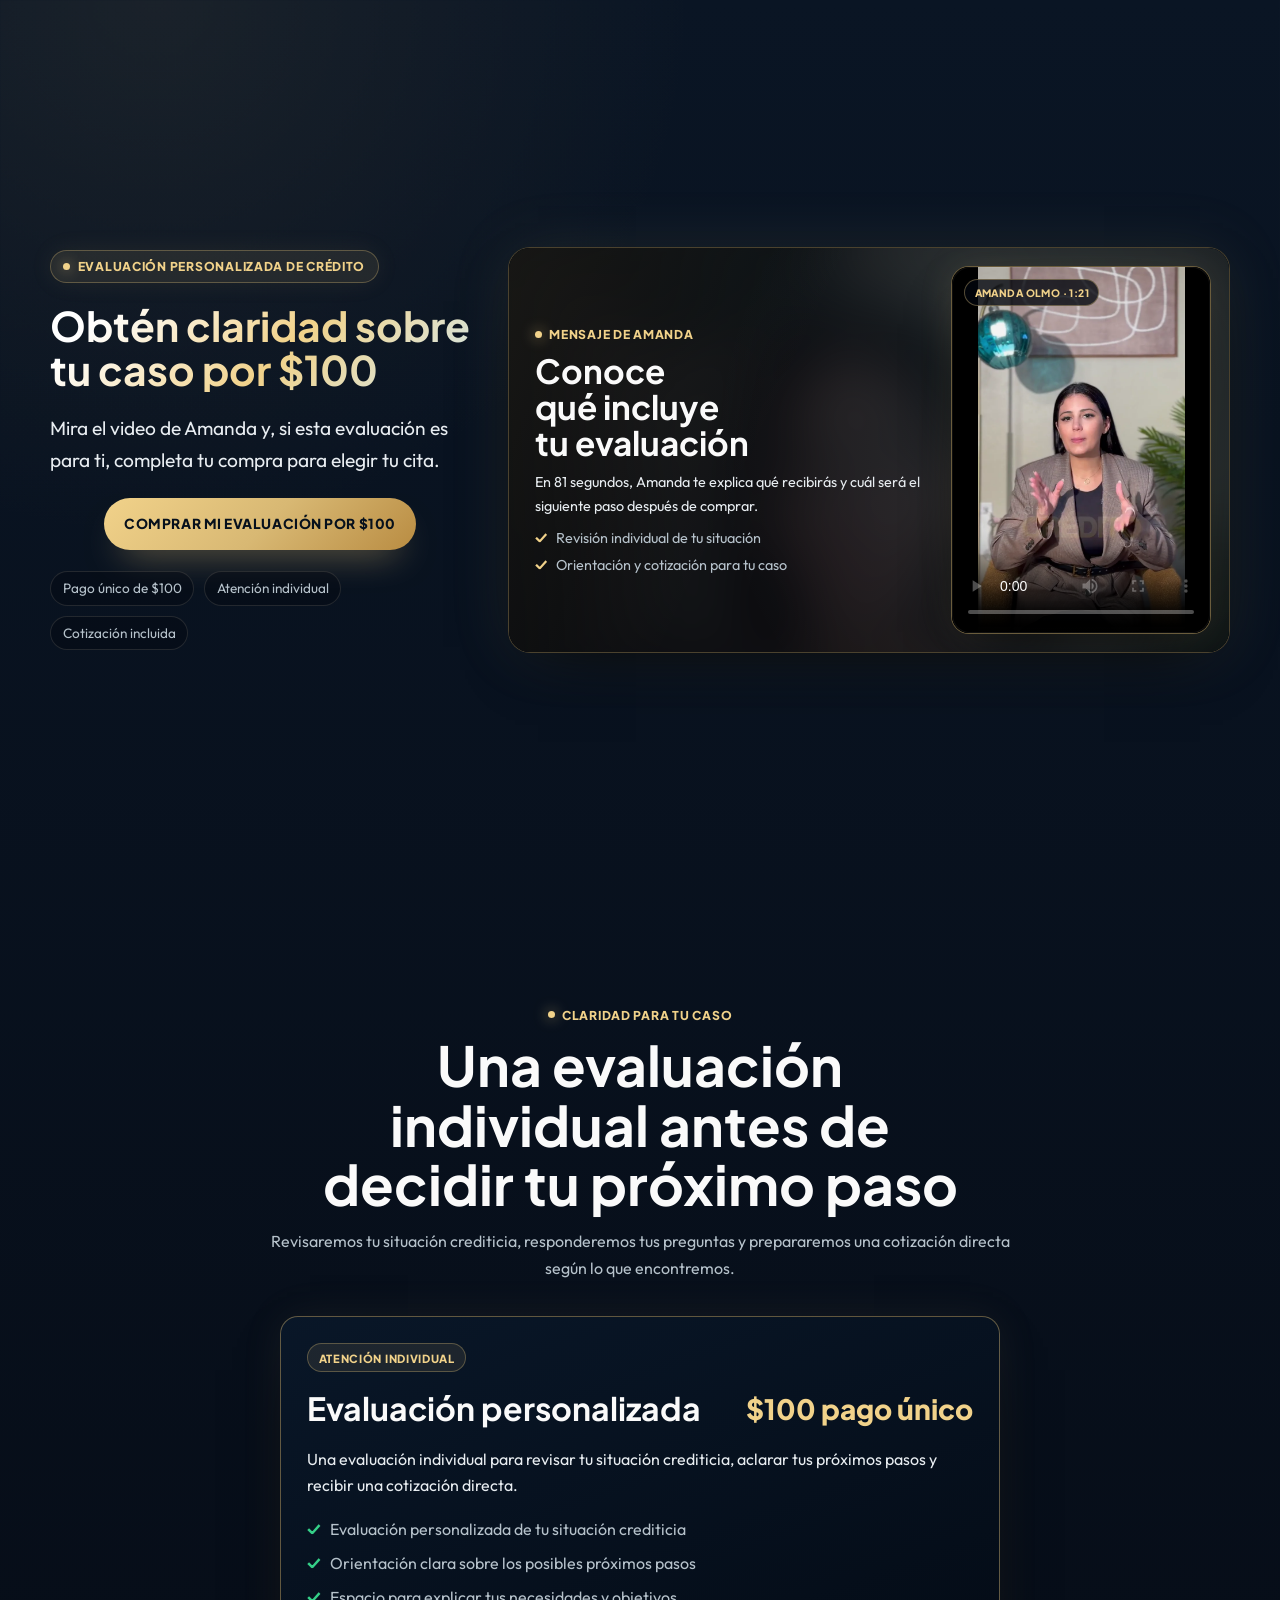
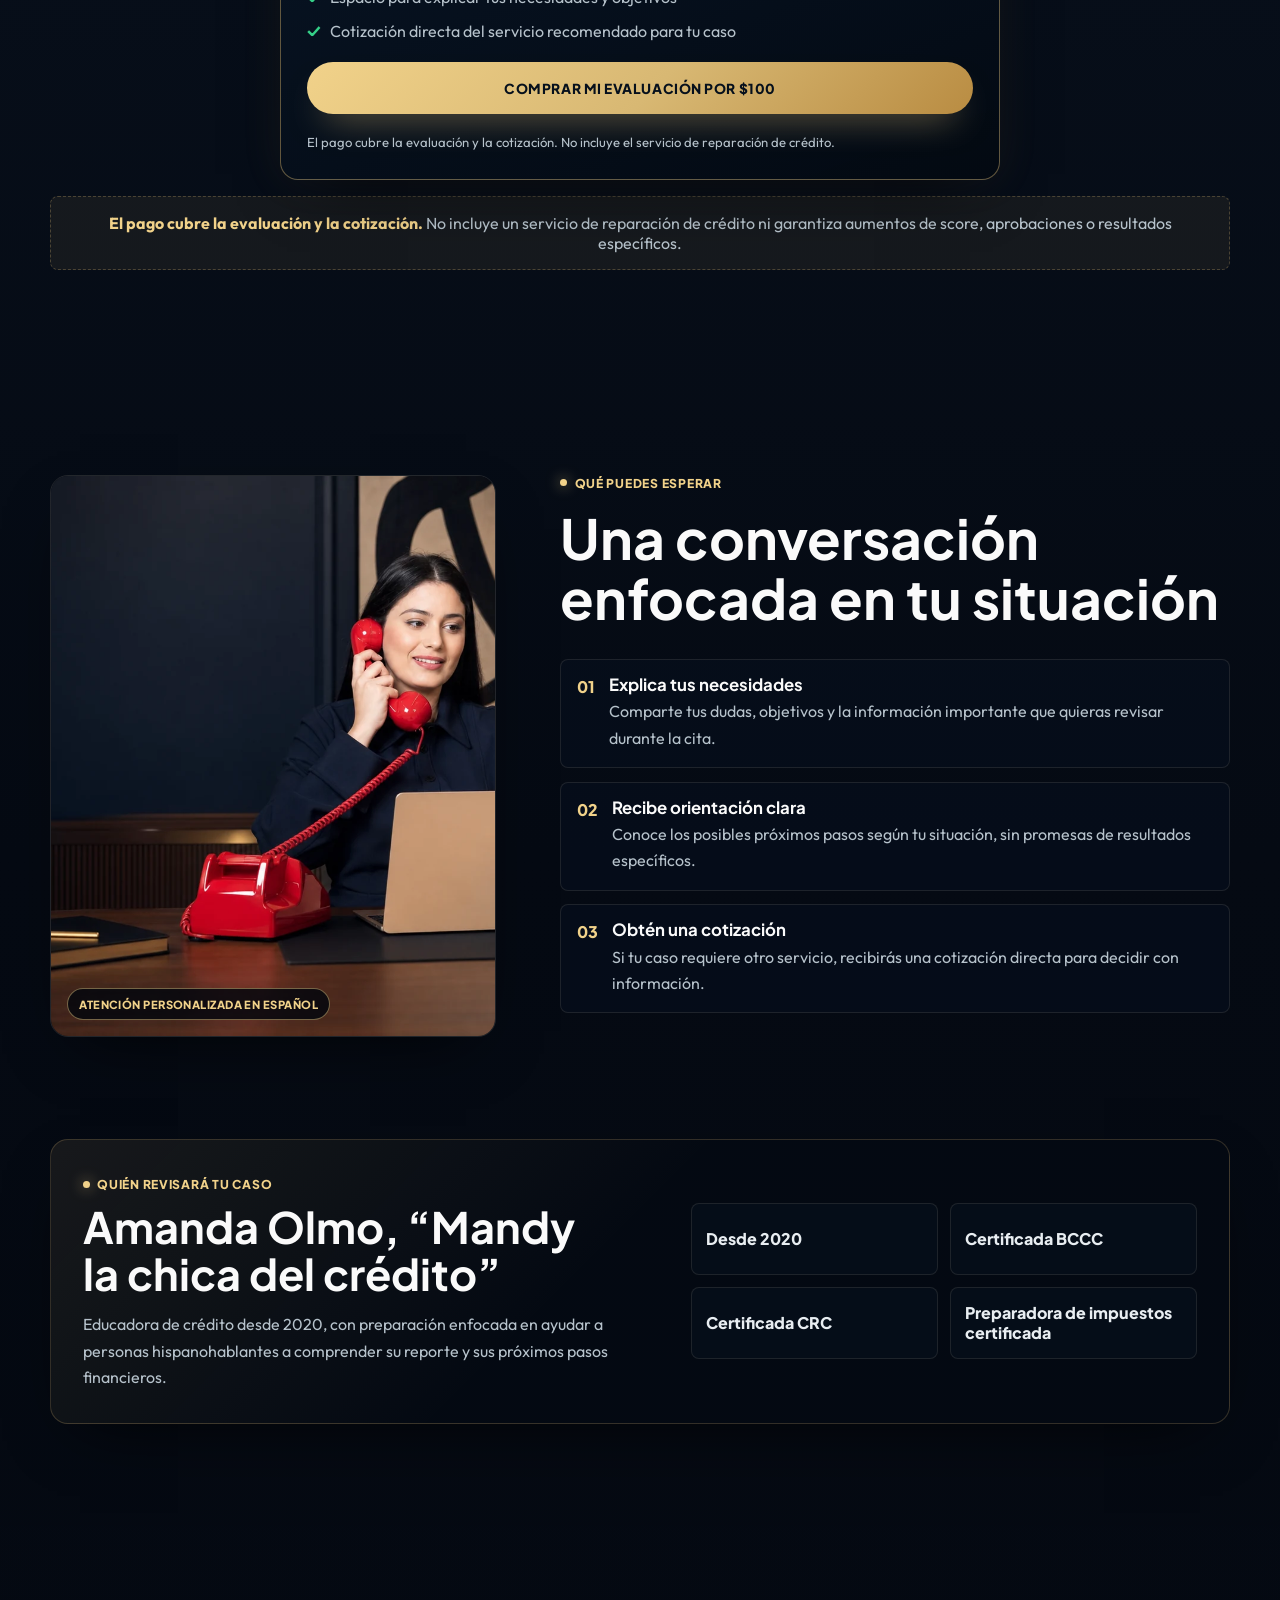
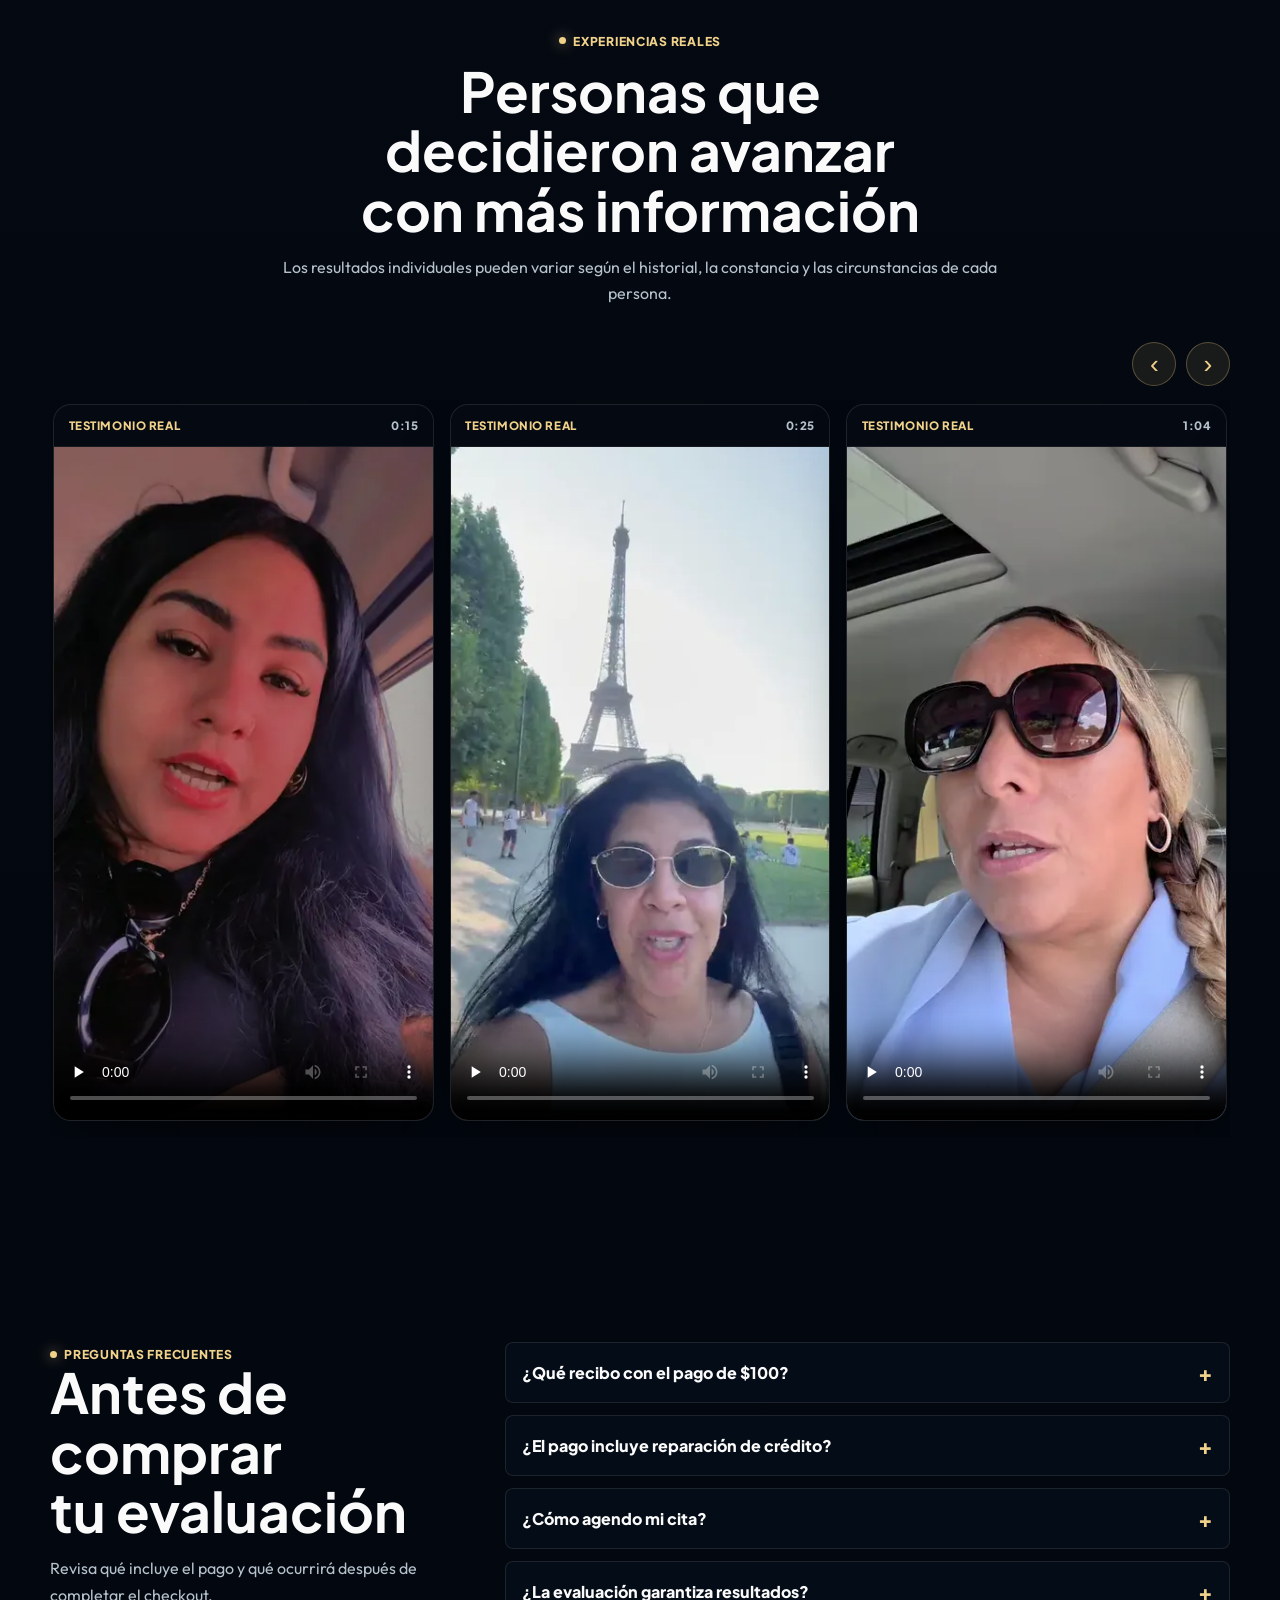
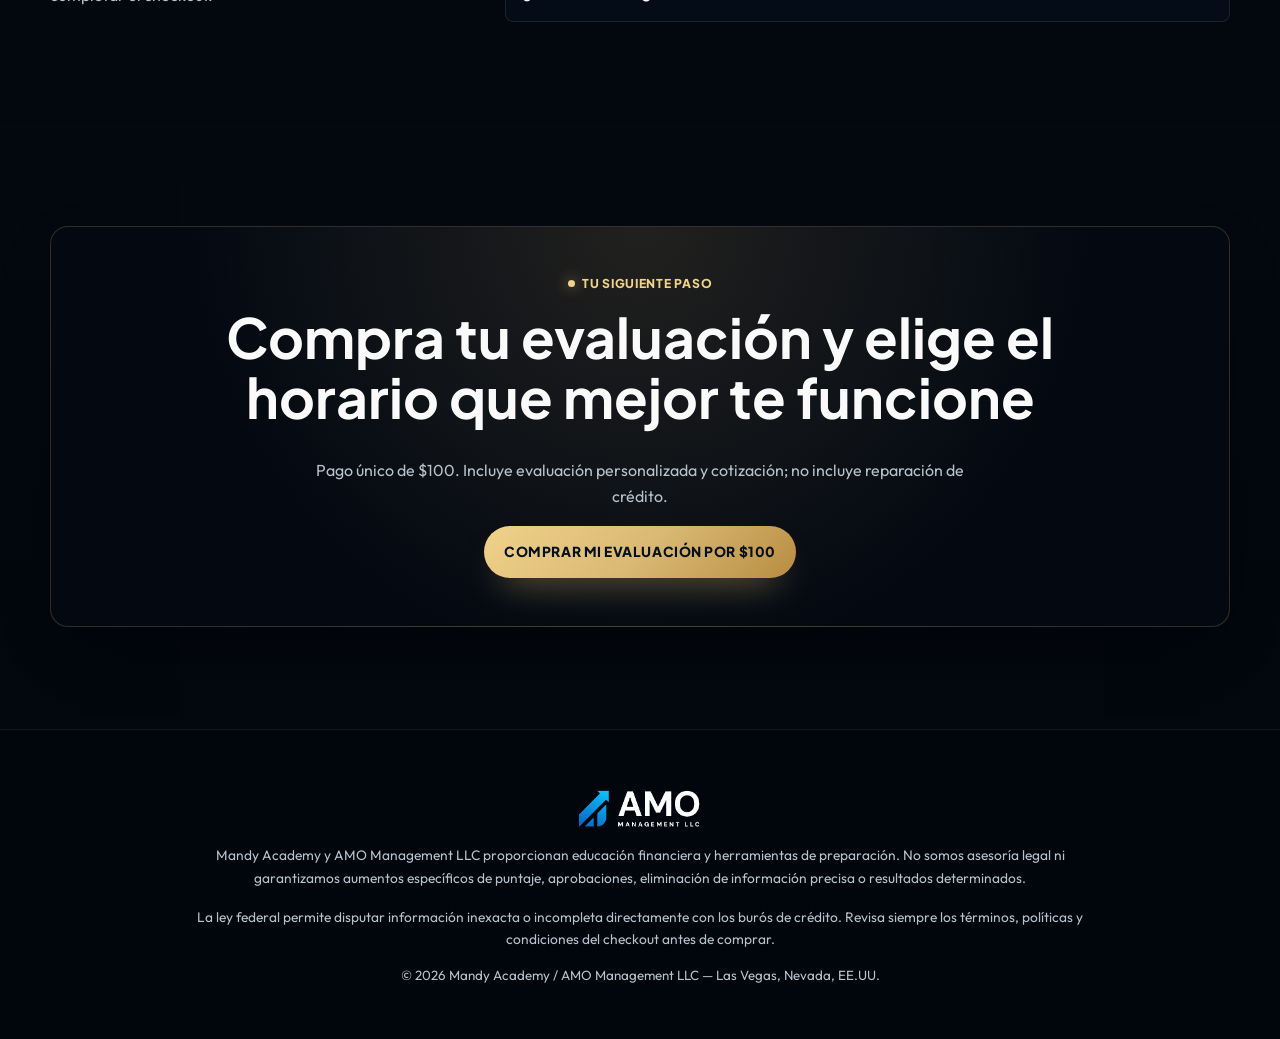
==== evaluacion.html @ 1e3d42e0 "separa landing de ofertas y funnel de evaluacion" ====
<!DOCTYPE html>
<html lang="es">
<head>
  <meta charset="UTF-8">
  <meta name="viewport" content="width=device-width, initial-scale=1.0">
  <title>Evaluación personalizada de crédito por $100 | Amanda Olmo</title>
  <meta name="description" content="Mira el video de Amanda Olmo y compra una evaluación personalizada de crédito por $100, con orientación individual y una cotización para tu caso.">
  <meta name="robots" content="index, follow">
  <meta property="og:title" content="Evaluación personalizada de crédito por $100 | Amanda Olmo">
  <meta property="og:description" content="Conoce qué incluye la evaluación personalizada, compra tu cita y recibe claridad sobre los próximos pasos para tu caso.">
  <meta property="og:type" content="website">
  <meta property="og:image" content="assets/consulta-100-poster.webp">
  <link rel="icon" type="image/png" href="assets/favicon-mark.png">
  <link rel="apple-touch-icon" href="assets/favicon-mark.png">
  <link rel="preconnect" href="https://fonts.googleapis.com">
  <link rel="preconnect" href="https://fonts.gstatic.com" crossorigin>
  <link href="https://fonts.googleapis.com/css2?family=Plus+Jakarta+Sans:wght@500;600;700;800&family=Outfit:wght@400;500;600;700&display=swap" rel="stylesheet">
  <link rel="stylesheet" href="css/styles.css">
</head>
<body class="evaluation-page">
  <main id="top">
    <section class="hero-section evaluation-hero-section" aria-labelledby="hero-title">
      <div class="hero-bg" aria-hidden="true"></div>
      <div class="container hero-grid">
        <div class="hero-copy">
          <span class="eyebrow">Evaluación personalizada de crédito</span>
          <h1 id="hero-title">Obtén claridad sobre tu caso por $100</h1>
          <p class="hero-lede">Mira el video de Amanda y, si esta evaluación es para ti, completa tu compra para elegir tu cita.</p>

          <div class="hero-media evaluation-hero-media">
            <div class="hero-media-stage">
              <section class="media-panel media-video-panel is-active" aria-label="Video de Amanda sobre la evaluación personalizada">
                <div class="vsl-ambient" aria-hidden="true"></div>
                <div class="vsl-context">
                  <span class="section-tag">Mensaje de Amanda</span>
                  <h2>Conoce qué incluye tu evaluación</h2>
                  <p>En 81 segundos, Amanda te explica qué recibirás y cuál será el siguiente paso después de comprar.</p>
                  <ul>
                    <li>Revisión individual de tu situación</li>
                    <li>Orientación y cotización para tu caso</li>
                  </ul>
                </div>
                <div class="vsl-player" data-vsl-player>
                  <span class="vsl-badge">Amanda Olmo · 1:21</span>
                  <video controls playsinline preload="metadata" poster="assets/consulta-100-poster.webp" data-vsl-video aria-label="Amanda explica la evaluación personalizada de crédito de 100 dólares">
                    <source src="assets/consulta-100.mp4" type="video/mp4">
                    Tu navegador no puede reproducir este video.
                  </video>
                </div>
              </section>
            </div>
          </div>

          <div class="hero-actions">
            <button class="btn btn-primary" type="button" data-checkout-plan="evaluacion">Comprar mi evaluación por $100</button>
          </div>
          <ul class="trust-list" aria-label="Puntos importantes de la evaluación">
            <li>Pago único de $100</li>
            <li>Atención individual</li>
            <li>Cotización incluida</li>
          </ul>
        </div>
      </div>
    </section>

    <section class="offers-section" id="paquetes" aria-labelledby="offers-title">
      <div class="container">
        <div class="section-heading">
          <span class="section-tag">Claridad para tu caso</span>
          <h2 id="offers-title">Una evaluación individual antes de decidir tu próximo paso</h2>
          <p>Revisaremos tu situación crediticia, responderemos tus preguntas y prepararemos una cotización directa según lo que encontremos.</p>
        </div>

        <div class="offer-grid" id="offer-grid" data-offer-ids="evaluacion" aria-live="polite"></div>

        <div class="checkout-note" role="note">
          <strong>El pago cubre la evaluación y la cotización.</strong>
          No incluye un servicio de reparación de crédito ni garantiza aumentos de score, aprobaciones o resultados específicos.
        </div>
      </div>
    </section>

    <section class="benefits-section" aria-labelledby="benefits-title">
      <div class="container benefits-grid">
        <div class="benefits-visual-column">
          <div class="benefits-media">
            <img src="assets/hero-banner-evaluacion.webp" alt="Amanda Olmo durante una consulta profesional de crédito" width="1672" height="941" loading="lazy" decoding="async">
            <span class="visual-selection-label">Atención personalizada en español</span>
          </div>
        </div>
        <div class="benefits-copy">
          <span class="section-tag">Qué puedes esperar</span>
          <h2 id="benefits-title">Una conversación enfocada en tu situación</h2>
          <div class="benefit-list">
            <article>
              <span>01</span>
              <h3>Explica tus necesidades</h3>
              <p>Comparte tus dudas, objetivos y la información importante que quieras revisar durante la cita.</p>
            </article>
            <article>
              <span>02</span>
              <h3>Recibe orientación clara</h3>
              <p>Conoce los posibles próximos pasos según tu situación, sin promesas de resultados específicos.</p>
            </article>
            <article>
              <span>03</span>
              <h3>Obtén una cotización</h3>
              <p>Si tu caso requiere otro servicio, recibirás una cotización directa para decidir con información.</p>
            </article>
          </div>
        </div>
      </div>
    </section>

    <section class="authority-section" aria-labelledby="authority-title">
      <div class="container authority-card">
        <div>
          <span class="section-tag">Quién revisará tu caso</span>
          <h2 id="authority-title">Amanda Olmo, “Mandy la chica del crédito”</h2>
          <p>Educadora de crédito desde 2020, con preparación enfocada en ayudar a personas hispanohablantes a comprender su reporte y sus próximos pasos financieros.</p>
        </div>
        <ul class="authority-points" aria-label="Credenciales de Amanda Olmo">
          <li>Desde 2020</li>
          <li>Certificada BCCC</li>
          <li>Certificada CRC</li>
          <li>Preparadora de impuestos certificada</li>
        </ul>
      </div>
    </section>

    <section class="testimonials-section" id="testimonios" aria-labelledby="testimonials-title">
      <div class="container">
        <div class="section-heading">
          <span class="section-tag">Experiencias reales</span>
          <h2 id="testimonials-title">Personas que decidieron avanzar con más información</h2>
          <p>Los resultados individuales pueden variar según el historial, la constancia y las circunstancias de cada persona.</p>
        </div>

        <div class="testimonials-shell">
          <div class="carousel-controls" role="group" aria-label="Controles del carrusel de testimonios">
            <button class="carousel-btn" type="button" data-carousel-prev aria-label="Testimonio anterior">‹</button>
            <button class="carousel-btn" type="button" data-carousel-next aria-label="Testimonio siguiente">›</button>
          </div>

          <div class="video-carousel" data-video-carousel tabindex="0" aria-label="Carrusel de testimonios en video">
            <article class="video-card">
              <div class="video-meta"><span>Testimonio real</span><small>0:15</small></div>
              <video data-testimonial-video controls playsinline preload="none" poster="assets/testimonio-horizontal.webp" aria-label="Reproducir testimonio real">
                <source src="assets/testimonio-horizontal.mp4" type="video/mp4">
              </video>
            </article>
            <article class="video-card">
              <div class="video-meta"><span>Testimonio real</span><small>0:25</small></div>
              <video data-testimonial-video controls playsinline preload="none" poster="assets/testimonio-vertical-1.webp" aria-label="Reproducir testimonio real">
                <source src="assets/testimonio-vertical-1.mp4" type="video/mp4">
              </video>
            </article>
            <article class="video-card">
              <div class="video-meta"><span>Testimonio real</span><small>1:04</small></div>
              <video data-testimonial-video controls playsinline preload="none" poster="assets/testimonio-vertical-2.webp" aria-label="Reproducir testimonio real">
                <source src="assets/testimonio-vertical-2.mp4" type="video/mp4">
              </video>
            </article>
            <article class="video-card">
              <div class="video-meta"><span>Testimonio real</span><small>1:01</small></div>
              <video data-testimonial-video controls playsinline preload="none" poster="assets/testimonio-curso-basico.jpg" aria-label="Reproducir testimonio real">
                <source src="assets/testimonio-curso-basico.mp4" type="video/mp4">
              </video>
            </article>
          </div>
        </div>
      </div>
    </section>

    <section class="faq-section" aria-labelledby="faq-title">
      <div class="container faq-grid">
        <div>
          <span class="section-tag">Preguntas frecuentes</span>
          <h2 id="faq-title">Antes de comprar tu evaluación</h2>
          <p>Revisa qué incluye el pago y qué ocurrirá después de completar el checkout.</p>
        </div>

        <div class="accordion" id="faq-accordion">
          <article class="accordion-item">
            <button class="accordion-trigger" type="button" aria-expanded="false">¿Qué recibo con el pago de $100?<span aria-hidden="true">+</span></button>
            <div class="accordion-panel"><p>Recibes una evaluación individual de tu situación crediticia, orientación sobre posibles próximos pasos y una cotización directa si corresponde.</p></div>
          </article>
          <article class="accordion-item">
            <button class="accordion-trigger" type="button" aria-expanded="false">¿El pago incluye reparación de crédito?<span aria-hidden="true">+</span></button>
            <div class="accordion-panel"><p>No. El pago cubre únicamente la evaluación y la preparación de una cotización. Cualquier servicio adicional se presenta y se contrata por separado.</p></div>
          </article>
          <article class="accordion-item">
            <button class="accordion-trigger" type="button" aria-expanded="false">¿Cómo agendo mi cita?<span aria-hidden="true">+</span></button>
            <div class="accordion-panel"><p>Después de completar el pago recibirás el enlace para escoger uno de los horarios disponibles.</p></div>
          </article>
          <article class="accordion-item">
            <button class="accordion-trigger" type="button" aria-expanded="false">¿La evaluación garantiza resultados?<span aria-hidden="true">+</span></button>
            <div class="accordion-panel"><p>No. Cada historial es diferente. La evaluación ofrece información y orientación responsable, pero no garantiza aumentos de score, aprobaciones ni resultados específicos.</p></div>
          </article>
        </div>
      </div>
    </section>

    <section class="final-cta-section" aria-labelledby="final-cta-title">
      <div class="container final-cta-card">
        <span class="section-tag">Tu siguiente paso</span>
        <h2 id="final-cta-title">Compra tu evaluación y elige el horario que mejor te funcione</h2>
        <p>Pago único de $100. Incluye evaluación personalizada y cotización; no incluye reparación de crédito.</p>
        <button class="btn btn-primary" type="button" data-checkout-plan="evaluacion">Comprar mi evaluación por $100</button>
      </div>
    </section>
  </main>

  <footer class="site-footer">
    <div class="container footer-grid">
      <img src="assets/logo.png" alt="Mandy Academy" width="120" height="42">
      <p>Mandy Academy y AMO Management LLC proporcionan educación financiera y herramientas de preparación. No somos asesoría legal ni garantizamos aumentos específicos de puntaje, aprobaciones, eliminación de información precisa o resultados determinados.</p>
      <p>La ley federal permite disputar información inexacta o incompleta directamente con los burós de crédito. Revisa siempre los términos, políticas y condiciones del checkout antes de comprar.</p>
      <small>© 2026 Mandy Academy / AMO Management LLC — Las Vegas, Nevada, EE.UU.</small>
    </div>
  </footer>

  <div class="toast" id="checkout-toast" role="status" aria-live="polite" hidden></div>
  <nav class="sticky-cta" aria-label="Comprar evaluación personalizada">
    <button class="btn btn-primary" type="button" data-checkout-plan="evaluacion">Comprar evaluación · $100</button>
  </nav>

  <script src="js/app.js"></script>
</body>
</html>
---- css/styles.css ----
:root {
  --bg-deep: #050a13;
  --bg-darker: #02060d;
  --bg-warm: #0a1524;
  --card: rgba(7, 16, 29, 0.76);
  --card-strong: rgba(5, 10, 19, 0.92);
  --line: rgba(245, 230, 200, 0.11);
  --line-strong: rgba(216, 184, 115, 0.33);
  --gold: #d8b873;
  --gold-bright: #f1d28a;
  --cyan: #8fd8e8;
  --green: #35d088;
  --text: #fafafa;
  --muted: #b6c2cb;
  --soft: #e8edf1;
  --danger: #ef4444;
  --font-headings: "Plus Jakarta Sans", sans-serif;
  --font-body: "Outfit", "Plus Jakarta Sans", sans-serif;
  --shadow: 0 24px 64px -30px rgba(0, 0, 0, 0.86);
  --radius: 8px;
  --radius-lg: 18px;
}

*,
*::before,
*::after {
  box-sizing: border-box;
}

html {
  scroll-behavior: smooth;
  background: var(--bg-deep);
  color: var(--text);
  font-family: var(--font-body);
}

body {
  margin: 0;
  overflow-x: hidden;
  background:
    radial-gradient(circle at 12% 0%, rgba(216, 184, 115, 0.08), transparent 34rem),
    linear-gradient(180deg, var(--bg-warm) 0%, var(--bg-deep) 42%, var(--bg-darker) 100%);
}

body::before {
  content: "";
  position: fixed;
  inset: 0;
  z-index: -2;
  background-image:
    linear-gradient(rgba(245, 230, 200, 0.018) 1px, transparent 1px),
    linear-gradient(90deg, rgba(245, 230, 200, 0.012) 1px, transparent 1px);
  background-size: 56px 56px;
  opacity: 0.42;
  pointer-events: none;
}

img,
video {
  max-width: 100%;
}

img {
  display: block;
}

button,
a {
  -webkit-tap-highlight-color: transparent;
}

a {
  color: inherit;
  text-decoration: none;
}

p {
  color: var(--muted);
  line-height: 1.65;
  margin: 0;
}

h1,
h2,
h3 {
  font-family: var(--font-headings);
  letter-spacing: 0;
  line-height: 1.08;
  margin: 0;
  text-wrap: balance;
}

.container {
  width: min(100% - 2rem, 1180px);
  margin-inline: auto;
}

.hero-section {
  position: relative;
  min-height: 100svh;
  display: grid;
  align-items: center;
  padding: 2.2rem 0 4rem;
  overflow: hidden;
}

.hero-bg {
  position: absolute;
  inset: 0;
  z-index: -1;
  background:
    radial-gradient(circle at 22% 20%, rgba(46, 110, 145, 0.28), transparent 30rem),
    radial-gradient(circle at 84% 22%, rgba(216, 184, 115, 0.18), transparent 28rem),
    radial-gradient(circle at 55% 80%, rgba(143, 216, 232, 0.12), transparent 34rem);
}

.offers-hero-section {
  padding-block: 1.5rem;
}

.offers-hero-layout {
  display: grid;
  gap: 0.9rem;
  justify-items: center;
}

.offers-hero {
  position: relative;
  width: 100%;
  aspect-ratio: 16 / 9;
  overflow: hidden;
  isolation: isolate;
  border: 1px solid rgba(216, 184, 115, 0.34);
  border-radius: 22px;
  background: #01050b;
  box-shadow: var(--shadow), 0 0 64px rgba(216, 184, 115, 0.1);
}

.offers-hero-picture,
.offers-hero-picture img,
.offers-hero-video {
  position: absolute;
  inset: 0;
  width: 100%;
  height: 100%;
}

.offers-hero-picture {
  z-index: -3;
  display: block;
  opacity: 1;
  transition: opacity 0.35s ease;
}

.offers-hero-picture img,
.offers-hero-video {
  object-fit: cover;
  object-position: center;
}

.offers-hero-video {
  z-index: -2;
  opacity: 0;
  transition: opacity 0.35s ease;
}

.offers-hero-video[hidden] {
  display: none;
}

.offers-hero.is-video-ready .offers-hero-picture {
  opacity: 0;
}

.offers-hero.is-video-ready .offers-hero-video {
  opacity: 1;
}

.offers-hero-shade {
  position: absolute;
  inset: 0;
  z-index: -1;
  background:
    linear-gradient(90deg, rgba(2, 6, 13, 0.94) 0%, rgba(2, 6, 13, 0.75) 38%, rgba(2, 6, 13, 0.12) 72%),
    linear-gradient(0deg, rgba(2, 6, 13, 0.44), transparent 42%);
  pointer-events: none;
}

.offers-hero-copy {
  position: absolute;
  top: 50%;
  left: clamp(1.5rem, 6vw, 5rem);
  display: grid;
  gap: 1rem;
  justify-items: start;
  width: min(48%, 570px);
  transform: translateY(-50%);
  text-align: left;
}

.offers-hero-copy h1 {
  max-width: 13ch;
  font-size: clamp(2.5rem, 4.8vw, 4.75rem);
  color: #fff;
  text-shadow: 0 10px 30px rgba(0, 0, 0, 0.5);
}

.offers-hero-copy p {
  max-width: 40ch;
  color: var(--soft);
  font-size: clamp(1rem, 1.6vw, 1.16rem);
}

.offers-hero-trust {
  justify-content: center;
}

.hero-grid {
  display: grid;
  grid-template-columns: minmax(0, 1fr);
  justify-items: center;
  gap: 1.5rem;
  text-align: center;
  min-width: 0;
}

.hero-copy {
  display: grid;
  justify-items: center;
  gap: 1rem;
  width: 100%;
  min-width: 0;
}

.eyebrow,
.section-tag {
  color: var(--gold-bright);
  display: inline-flex;
  width: fit-content;
  align-items: center;
  gap: 0.45rem;
  font-family: var(--font-headings);
  font-size: 0.76rem;
  font-weight: 800;
  letter-spacing: 0.06em;
  text-transform: uppercase;
}

.eyebrow {
  padding: 0.48rem 0.78rem;
  border: 1px solid var(--line-strong);
  border-radius: 999px;
  background: rgba(216, 184, 115, 0.1);
  box-shadow: 0 0 24px rgba(216, 184, 115, 0.08);
}

.eyebrow::before,
.section-tag::before {
  content: "";
  width: 7px;
  height: 7px;
  border-radius: 50%;
  background: var(--gold-bright);
  box-shadow: 0 0 14px rgba(241, 210, 138, 0.75);
}

.hero-copy h1 {
  max-width: 18ch;
  font-size: clamp(2.2rem, 5.2vw, 4.25rem);
  background: linear-gradient(135deg, #fff 12%, var(--gold-bright) 55%, #d5e9ed 100%);
  -webkit-background-clip: text;
  background-clip: text;
  color: transparent;
}

.hero-lede {
  max-width: 42ch;
  color: var(--soft);
  font-size: clamp(1.02rem, 2vw, 1.2rem);
}

.hero-actions,
.offer-actions {
  display: flex;
  flex-wrap: wrap;
  gap: 0.85rem;
}

.hero-actions,
.trust-list {
  justify-content: center;
}

.hero-media {
  display: grid;
  justify-items: center;
  gap: 0.8rem;
  width: min(100%, 1100px);
  margin-top: 0.35rem;
}

.media-switch {
  display: none;
  gap: 0.25rem;
  padding: 0.28rem;
  border: 1px solid rgba(216, 184, 115, 0.28);
  border-radius: 999px;
  background: rgba(2, 6, 13, 0.82);
  box-shadow: 0 14px 34px rgba(0, 0, 0, 0.26);
}

.media-switch-button {
  display: inline-flex;
  min-height: 40px;
  align-items: center;
  justify-content: center;
  gap: 0.42rem;
  padding: 0.55rem 0.9rem;
  border: 0;
  border-radius: 999px;
  background: transparent;
  color: var(--muted);
  cursor: pointer;
  font-family: var(--font-headings);
  font-size: 0.76rem;
  font-weight: 800;
  letter-spacing: 0.04em;
  text-transform: uppercase;
  transition: color 0.2s ease, background 0.2s ease, box-shadow 0.2s ease;
}

.media-switch-button.is-active {
  background: linear-gradient(135deg, var(--gold-bright), var(--gold));
  color: #06101c;
  box-shadow: 0 10px 24px -14px rgba(216, 184, 115, 0.9);
}

.hero-media-stage {
  position: relative;
  width: 100%;
  aspect-ratio: 16 / 9;
  overflow: hidden;
  border: 1px solid rgba(216, 184, 115, 0.34);
  border-radius: 22px;
  background: #01050b;
  box-shadow: var(--shadow), 0 0 64px rgba(216, 184, 115, 0.1);
}

.media-panel {
  position: absolute;
  inset: 0;
  min-width: 0;
  min-height: 0;
}

.media-panel[hidden] {
  display: none !important;
}

.media-video-panel {
  display: grid;
  grid-template-columns: minmax(0, 1fr) minmax(300px, 390px);
  gap: clamp(1rem, 3vw, 2.3rem);
  align-items: center;
  padding: clamp(1rem, 2.3vw, 1.6rem);
  isolation: isolate;
  background: #020711;
}

.vsl-ambient {
  position: absolute;
  inset: -10%;
  z-index: -2;
  background:
    linear-gradient(90deg, rgba(2, 7, 17, 0.94) 10%, rgba(2, 7, 17, 0.64) 58%, rgba(2, 7, 17, 0.78)),
    url("../assets/consulta-100-poster.webp") center 36% / cover no-repeat;
  filter: blur(28px) brightness(0.48) saturate(0.9);
  transform: scale(1.08);
}

.media-video-panel::after {
  content: "";
  position: absolute;
  inset: 0;
  z-index: -1;
  background:
    radial-gradient(circle at 82% 48%, rgba(143, 216, 232, 0.13), transparent 24rem),
    linear-gradient(115deg, rgba(216, 184, 115, 0.08), transparent 38%);
  pointer-events: none;
}

.vsl-context {
  display: grid;
  justify-items: start;
  gap: 0.9rem;
  max-width: 490px;
  padding-left: clamp(0.5rem, 3vw, 2.4rem);
  text-align: left;
}

.vsl-context h2 {
  max-width: 13ch;
  font-size: clamp(2rem, 4vw, 3.65rem);
  color: var(--text);
}

.vsl-context p {
  max-width: 43ch;
  color: var(--soft);
  font-size: 1rem;
}

.vsl-context ul {
  display: grid;
  gap: 0.55rem;
  margin: 0;
  padding: 0;
  list-style: none;
}

.vsl-context li {
  display: flex;
  align-items: center;
  gap: 0.55rem;
  color: var(--muted);
}

.vsl-context li::before {
  content: "✓";
  color: var(--gold-bright);
  font-weight: 800;
}

.vsl-player {
  position: relative;
  justify-self: end;
  width: min(100%, 345px);
  height: 100%;
  max-height: 570px;
  overflow: hidden;
  aspect-ratio: 9 / 16;
  border: 1px solid rgba(241, 210, 138, 0.44);
  border-radius: 18px;
  background: #000;
  box-shadow: 0 28px 70px -30px rgba(0, 0, 0, 0.9), 0 0 34px rgba(216, 184, 115, 0.12);
}

.vsl-player::after {
  content: "";
  position: absolute;
  inset: 0;
  border-radius: inherit;
  box-shadow: inset 0 0 0 1px rgba(255, 255, 255, 0.06);
  pointer-events: none;
}

.vsl-badge {
  position: absolute;
  top: 0.75rem;
  left: 0.75rem;
  z-index: 2;
  padding: 0.38rem 0.58rem;
  border: 1px solid rgba(241, 210, 138, 0.35);
  border-radius: 999px;
  background: rgba(2, 6, 13, 0.78);
  color: var(--gold-bright);
  font-family: var(--font-headings);
  font-size: 0.64rem;
  font-weight: 800;
  letter-spacing: 0.04em;
  pointer-events: none;
  text-transform: uppercase;
}

.vsl-player video {
  display: block;
  width: 100%;
  height: 100%;
  object-fit: contain;
  background: #000;
}

.media-presentation-panel,
.hero-banner-viewport,
.hero-banner {
  width: 100%;
  height: 100%;
}

.media-presentation-panel {
  padding: 0;
}

.hero-banner {
  position: relative;
  overflow: hidden;
  background: #020711;
}

.hero-banner img {
  width: 100%;
  height: 100%;
  object-fit: cover;
  object-position: center;
}

.hero-banner-shade {
  position: absolute;
  inset: 0;
  background:
    linear-gradient(90deg, rgba(2, 6, 13, 0.92) 0%, rgba(2, 6, 13, 0.65) 35%, transparent 68%),
    linear-gradient(0deg, rgba(2, 6, 13, 0.42), transparent 38%);
  pointer-events: none;
}

.hero-banner-copy {
  position: absolute;
  top: 50%;
  left: clamp(1.4rem, 6vw, 4.8rem);
  display: grid;
  gap: 0.8rem;
  width: min(46%, 510px);
  transform: translateY(-50%);
  text-align: left;
}

.hero-banner-copy > span {
  color: var(--gold-bright);
  font-family: var(--font-headings);
  font-size: 0.74rem;
  font-weight: 800;
  letter-spacing: 0.07em;
  text-transform: uppercase;
}

.hero-banner-copy h2 {
  font-size: clamp(2rem, 4.4vw, 4rem);
  color: #fff;
  text-shadow: 0 8px 26px rgba(0, 0, 0, 0.45);
}

.hero-banner-copy p {
  color: var(--soft);
  font-size: clamp(0.92rem, 1.7vw, 1.14rem);
}

.hero-banner-controls {
  position: absolute;
  left: 50%;
  bottom: 1rem;
  z-index: 4;
  display: flex;
  align-items: center;
  gap: 0.65rem;
  transform: translateX(-50%);
}

.hero-banner-arrow,
.hero-banner-dots button {
  border: 1px solid rgba(241, 210, 138, 0.38);
  background: rgba(2, 6, 13, 0.78);
  color: #fff;
  cursor: pointer;
  backdrop-filter: blur(10px);
}

.hero-banner-arrow {
  display: grid;
  width: 38px;
  height: 38px;
  place-items: center;
  border-radius: 50%;
  font-size: 1.55rem;
  line-height: 1;
}

.hero-banner-dots {
  display: flex;
  align-items: center;
  gap: 0.42rem;
  padding: 0.5rem 0.62rem;
  border-radius: 999px;
  background: rgba(2, 6, 13, 0.72);
  backdrop-filter: blur(10px);
}

.hero-banner-dots button {
  width: 8px;
  height: 8px;
  padding: 0;
  border-radius: 50%;
}

.hero-banner-dots button.is-active {
  width: 24px;
  border-radius: 999px;
  background: var(--gold-bright);
}

@media (min-width: 681px) {
  .hero-media[data-active-media-mode="presentation"] .hero-media-stage {
    aspect-ratio: 3 / 2;
  }
}

.btn {
  display: inline-flex;
  min-height: 52px;
  align-items: center;
  justify-content: center;
  gap: 0.6rem;
  border-radius: 999px;
  cursor: pointer;
  font-family: var(--font-headings);
  font-size: 0.86rem;
  font-weight: 800;
  letter-spacing: 0.04em;
  padding: 0.85rem 1.25rem;
  text-align: center;
  text-transform: uppercase;
  transition: transform 0.2s ease, border-color 0.2s ease, box-shadow 0.2s ease, background 0.2s ease;
}

.btn:hover {
  transform: translateY(-2px);
}

.btn-primary {
  border: 0;
  background: linear-gradient(135deg, var(--gold-bright), var(--gold) 52%, #b98c42);
  color: #06101c;
  box-shadow: 0 18px 36px -18px rgba(216, 184, 115, 0.72);
}

.btn-secondary {
  border: 1px solid rgba(143, 216, 232, 0.3);
  background: rgba(143, 216, 232, 0.07);
  color: var(--text);
}

.trust-list {
  display: flex;
  flex-wrap: wrap;
  gap: 0.65rem;
  margin: 0;
  padding: 0;
  list-style: none;
}

.trust-list li {
  border: 1px solid rgba(245, 230, 200, 0.12);
  border-radius: 999px;
  background: rgba(5, 10, 19, 0.46);
  color: var(--muted);
  font-size: 0.85rem;
  padding: 0.45rem 0.72rem;
}

section {
  padding: clamp(4rem, 8vw, 6.5rem) 0;
}

.section-heading {
  max-width: 760px;
  margin: 0 auto 2.2rem;
  text-align: center;
}

.section-heading .section-tag {
  margin: 0 auto 0.75rem;
}

.section-heading h2,
.comparison-grid h2,
.benefits-copy h2,
.faq-grid h2,
.final-cta-card h2 {
  font-size: clamp(2rem, 4.6vw, 3.45rem);
  margin-bottom: 0.9rem;
}

.offer-grid {
  display: grid;
  grid-template-columns: repeat(2, minmax(0, 1fr));
  gap: 1rem;
  align-items: stretch;
}

.offer-grid.is-single {
  width: min(100%, 720px);
  grid-template-columns: minmax(0, 1fr);
  margin-inline: auto;
}

.offer-card {
  position: relative;
  display: flex;
  min-width: 0;
  flex-direction: column;
  gap: 1.2rem;
  padding: clamp(1.15rem, 3vw, 1.65rem);
  border: 1px solid var(--line);
  border-radius: var(--radius-lg);
  background: linear-gradient(160deg, rgba(10, 24, 42, 0.9), rgba(3, 9, 18, 0.92));
  box-shadow: var(--shadow);
}

.offer-card.is-featured {
  border-color: rgba(216, 184, 115, 0.44);
  box-shadow: var(--shadow), 0 0 44px rgba(216, 184, 115, 0.08);
}

.offer-card[data-offer="comunidad"] {
  border-color: rgba(143, 216, 232, 0.24);
}

.offer-badge {
  width: fit-content;
  border: 1px solid var(--line-strong);
  border-radius: 999px;
  background: rgba(216, 184, 115, 0.1);
  color: var(--gold-bright);
  font-family: var(--font-headings);
  font-size: 0.7rem;
  font-weight: 800;
  letter-spacing: 0.06em;
  padding: 0.4rem 0.65rem;
  text-transform: uppercase;
}

.offer-title-row {
  display: flex;
  align-items: flex-start;
  justify-content: space-between;
  gap: 1rem;
}

.offer-title-row h3 {
  font-size: clamp(1.5rem, 3vw, 2rem);
}

.offer-price {
  color: var(--gold-bright);
  font-family: var(--font-headings);
  font-size: clamp(1.3rem, 3vw, 1.75rem);
  font-weight: 800;
  text-align: right;
  white-space: nowrap;
}

.offer-description {
  color: var(--soft);
}

.offer-features {
  display: grid;
  gap: 0.68rem;
  margin: 0;
  padding: 0;
  list-style: none;
}

.offer-features li {
  display: flex;
  gap: 0.55rem;
  color: var(--muted);
  line-height: 1.45;
}

.offer-features li::before {
  content: "✓";
  color: var(--green);
  font-weight: 800;
}

.offer-card .btn {
  width: 100%;
  margin-top: auto;
}

.offer-small {
  color: var(--muted);
  font-size: 0.82rem;
  line-height: 1.45;
}

.checkout-note {
  margin-top: 1rem;
  padding: 1rem;
  border: 1px dashed rgba(216, 184, 115, 0.28);
  border-radius: var(--radius);
  background: rgba(216, 184, 115, 0.07);
  color: var(--muted);
  text-align: center;
}

.checkout-note strong {
  color: var(--gold-bright);
}

.comparison-section,
.testimonials-section,
.final-cta-section {
  background: linear-gradient(180deg, rgba(5, 10, 19, 0.35), rgba(2, 6, 13, 0.48));
}

.comparison-grid,
.benefits-grid,
.faq-grid {
  display: grid;
  grid-template-columns: minmax(0, 0.8fr) minmax(0, 1.2fr);
  gap: clamp(1.5rem, 5vw, 4rem);
  align-items: start;
}

.comparison-card {
  overflow: hidden;
  border: 1px solid var(--line);
  border-radius: var(--radius-lg);
  background: rgba(5, 10, 19, 0.78);
  box-shadow: var(--shadow);
}

.comparison-row {
  display: grid;
  grid-template-columns: 1fr 0.8fr 0.8fr;
  gap: 1rem;
  padding: 1rem;
  border-bottom: 1px solid rgba(245, 230, 200, 0.08);
  color: var(--muted);
}

.comparison-row:last-child {
  border-bottom: 0;
}

.comparison-row strong {
  color: var(--text);
}

.comparison-row.is-head {
  background: rgba(216, 184, 115, 0.08);
  color: var(--gold-bright);
  font-family: var(--font-headings);
  font-weight: 800;
}

.benefits-media {
  position: relative;
  overflow: hidden;
  border: 1px solid rgba(245, 230, 200, 0.12);
  border-radius: var(--radius-lg);
  box-shadow: var(--shadow);
}

.benefits-visual-column {
  display: grid;
  gap: 1rem;
  min-width: 0;
}

.benefits-media img {
  width: 100%;
  height: 560px;
  object-fit: cover;
}

.visual-selection-label {
  position: absolute;
  left: 1rem;
  bottom: 1rem;
  border: 1px solid rgba(241, 210, 138, 0.45);
  border-radius: 999px;
  background: rgba(2, 6, 13, 0.82);
  color: var(--gold-bright);
  font-family: var(--font-headings);
  font-size: 0.7rem;
  font-weight: 800;
  letter-spacing: 0.04em;
  padding: 0.48rem 0.7rem;
  text-transform: uppercase;
}

.benefits-copy {
  display: grid;
  gap: 1.1rem;
}

.benefit-list {
  display: grid;
  gap: 0.85rem;
}

.benefit-list article {
  display: grid;
  grid-template-columns: auto 1fr;
  gap: 0.25rem 0.85rem;
  padding: 1rem;
  border: 1px solid rgba(245, 230, 200, 0.1);
  border-radius: var(--radius);
  background: rgba(7, 16, 29, 0.62);
}

.benefit-list span {
  grid-row: span 2;
  color: var(--gold-bright);
  font-family: var(--font-headings);
  font-weight: 800;
}

.benefit-list h3 {
  font-size: 1.05rem;
}

.authority-section {
  padding-top: 0;
}

.authority-card {
  display: grid;
  grid-template-columns: minmax(0, 1.05fr) minmax(280px, 0.95fr);
  gap: clamp(1.2rem, 4vw, 3rem);
  align-items: center;
  padding: clamp(1.2rem, 4vw, 2rem);
  border: 1px solid rgba(216, 184, 115, 0.22);
  border-radius: var(--radius-lg);
  background:
    linear-gradient(135deg, rgba(216, 184, 115, 0.09), transparent 46%),
    rgba(5, 10, 19, 0.76);
  box-shadow: var(--shadow);
}

.authority-card h2 {
  margin: 0.75rem 0 0.85rem;
  font-size: clamp(1.65rem, 3.6vw, 2.7rem);
}

.authority-points {
  display: grid;
  grid-template-columns: repeat(2, minmax(0, 1fr));
  gap: 0.75rem;
  margin: 0;
  padding: 0;
  list-style: none;
}

.authority-points li {
  min-height: 72px;
  display: flex;
  align-items: center;
  border: 1px solid rgba(245, 230, 200, 0.1);
  border-radius: var(--radius);
  background: rgba(7, 16, 29, 0.64);
  color: var(--soft);
  font-family: var(--font-headings);
  font-weight: 800;
  line-height: 1.25;
  padding: 0.9rem;
}

.testimonials-shell {
  position: relative;
}

.carousel-controls {
  display: flex;
  justify-content: flex-end;
  gap: 0.6rem;
  margin-bottom: 0.9rem;
}

.carousel-btn {
  width: 44px;
  height: 44px;
  border: 1px solid var(--line-strong);
  border-radius: 999px;
  background: rgba(216, 184, 115, 0.1);
  color: var(--gold-bright);
  cursor: pointer;
  font-size: 1.65rem;
  line-height: 1;
  transition: transform 0.2s ease, background 0.2s ease;
}

.carousel-btn:hover {
  transform: translateY(-2px);
  background: rgba(216, 184, 115, 0.18);
}

.video-carousel {
  display: flex;
  gap: 1rem;
  overflow-x: auto;
  overscroll-behavior-x: contain;
  padding: 0.25rem 0.2rem 1rem;
  scroll-padding-inline: 0.2rem;
  scroll-snap-type: x mandatory;
  scrollbar-color: rgba(216, 184, 115, 0.55) rgba(255, 255, 255, 0.08);
  scrollbar-width: thin;
}

.video-carousel::-webkit-scrollbar {
  height: 8px;
}

.video-carousel::-webkit-scrollbar-track {
  border-radius: 999px;
  background: rgba(255, 255, 255, 0.08);
}

.video-carousel::-webkit-scrollbar-thumb {
  border-radius: 999px;
  background: rgba(216, 184, 115, 0.55);
}

.video-card {
  flex: 0 0 min(78vw, 340px);
  overflow: hidden;
  border: 1px solid rgba(245, 230, 200, 0.11);
  border-radius: var(--radius-lg);
  background: var(--card-strong);
  box-shadow: var(--shadow);
  scroll-snap-align: start;
}

.video-meta {
  display: flex;
  justify-content: space-between;
  gap: 0.75rem;
  padding: 0.8rem 0.9rem;
  border-bottom: 1px solid rgba(245, 230, 200, 0.08);
  color: var(--gold-bright);
  font-family: var(--font-headings);
  font-size: 0.72rem;
  font-weight: 800;
  letter-spacing: 0.05em;
  text-transform: uppercase;
}

.video-meta small {
  color: var(--muted);
  font: inherit;
}

.video-card video {
  display: block;
  width: 100%;
  aspect-ratio: 9 / 16;
  background: #020711;
  object-fit: cover;
}

.faq-grid {
  grid-template-columns: minmax(0, 0.7fr) minmax(0, 1.3fr);
}

.accordion {
  display: grid;
  gap: 0.75rem;
}

.accordion-item {
  overflow: hidden;
  border: 1px solid rgba(245, 230, 200, 0.1);
  border-radius: var(--radius);
  background: rgba(7, 16, 29, 0.68);
}

.accordion-trigger {
  display: flex;
  width: 100%;
  align-items: center;
  justify-content: space-between;
  gap: 1rem;
  border: 0;
  background: transparent;
  color: var(--text);
  cursor: pointer;
  font-family: var(--font-headings);
  font-size: 1rem;
  font-weight: 800;
  padding: 1rem;
  text-align: left;
}

.accordion-trigger span {
  color: var(--gold-bright);
  font-size: 1.35rem;
  transition: transform 0.2s ease;
}

.accordion-trigger[aria-expanded="true"] span {
  transform: rotate(45deg);
}

.accordion-panel {
  display: grid;
  grid-template-rows: 0fr;
  transition: grid-template-rows 0.25s ease;
}

.accordion-panel p {
  min-height: 0;
  overflow: hidden;
  padding: 0 1rem;
}

.accordion-trigger[aria-expanded="true"] + .accordion-panel {
  grid-template-rows: 1fr;
}

.accordion-trigger[aria-expanded="true"] + .accordion-panel p {
  padding-bottom: 1rem;
}

.final-cta-card {
  display: grid;
  justify-items: center;
  gap: 1rem;
  padding: clamp(1.5rem, 5vw, 3rem);
  border: 1px solid rgba(216, 184, 115, 0.22);
  border-radius: var(--radius-lg);
  background:
    radial-gradient(circle at 50% 0%, rgba(216, 184, 115, 0.14), transparent 28rem),
    rgba(5, 10, 19, 0.74);
  box-shadow: var(--shadow);
  text-align: center;
}

.final-cta-card p {
  max-width: 650px;
}

.site-footer {
  padding: 3.5rem 0;
  border-top: 1px solid rgba(245, 230, 200, 0.08);
  background: rgba(2, 6, 13, 0.92);
}

.footer-grid {
  display: grid;
  justify-items: center;
  gap: 1rem;
  text-align: center;
}

.footer-grid img {
  height: 42px;
  width: auto;
}

.footer-grid p {
  max-width: 920px;
  font-size: 0.86rem;
}

.footer-grid small {
  color: var(--muted);
}

.toast {
  position: fixed;
  right: 1rem;
  bottom: 1rem;
  z-index: 60;
  width: min(360px, calc(100vw - 2rem));
  padding: 1rem;
  border: 1px solid rgba(216, 184, 115, 0.35);
  border-radius: var(--radius);
  background: rgba(2, 6, 13, 0.94);
  box-shadow: var(--shadow);
  color: var(--soft);
}

.sticky-cta {
  position: fixed;
  right: 1rem;
  bottom: 1rem;
  z-index: 28;
  display: none;
}

.sticky-cta.is-visible {
  display: flex;
}

.sticky-cta .btn {
  width: auto;
  min-height: 46px;
  margin-inline: auto;
  font-size: 0.74rem;
  padding-inline: 1.1rem;
}

.thankyou-page {
  min-height: 100svh;
  background: var(--bg-darker);
}

.purchase-thankyou-section {
  position: relative;
  min-height: 100svh;
  display: grid;
  align-items: center;
  overflow: hidden;
  padding: clamp(2rem, 6vw, 4.5rem) 0;
  background-image:
    linear-gradient(180deg, rgba(5, 10, 19, 0.72), rgba(2, 6, 13, 0.94)),
    radial-gradient(circle at 52% 52%, rgba(216, 184, 115, 0.16), transparent 42rem),
    url("../assets/thankyou-bg.jpg");
  background-position: center;
  background-repeat: no-repeat;
  background-size: cover;
}

.purchase-thankyou-section::before {
  content: "";
  position: absolute;
  inset: 0;
  z-index: 0;
  background:
    radial-gradient(circle at 18% 16%, rgba(143, 216, 232, 0.12), transparent 23rem),
    radial-gradient(circle at 78% 18%, rgba(216, 184, 115, 0.18), transparent 24rem);
  pointer-events: none;
}

.purchase-thankyou-layout {
  position: relative;
  z-index: 1;
  display: grid;
  grid-template-columns: minmax(0, 1.1fr) minmax(300px, 0.72fr);
  gap: clamp(1rem, 4vw, 2rem);
  align-items: center;
  min-width: 0;
}

.purchase-thankyou-card,
.purchase-summary-card {
  min-width: 0;
  max-width: 100%;
  border: 1px solid rgba(245, 230, 200, 0.12);
  border-radius: var(--radius-lg);
  background: rgba(5, 10, 19, 0.76);
  box-shadow: var(--shadow);
  backdrop-filter: blur(16px);
}

.purchase-thankyou-card {
  display: grid;
  gap: 1.1rem;
  justify-items: center;
  padding: clamp(1.2rem, 5vw, 2.4rem);
  text-align: center;
}

.thankyou-logo {
  width: auto;
  height: 48px;
  object-fit: contain;
}

.purchase-thankyou-card h1 {
  max-width: 760px;
  font-size: clamp(2.25rem, 6vw, 4.4rem);
  overflow-wrap: anywhere;
  background: linear-gradient(135deg, #fff 12%, var(--gold-bright) 58%, #d5e9ed 100%);
  -webkit-background-clip: text;
  background-clip: text;
  color: transparent;
}

.thankyou-lede {
  max-width: 670px;
  color: var(--soft);
  font-size: clamp(1rem, 2vw, 1.16rem);
}

.thankyou-actions {
  display: flex;
  flex-wrap: wrap;
  justify-content: center;
  gap: 0.8rem;
  width: 100%;
}

.next-steps {
  display: grid;
  grid-template-columns: repeat(3, minmax(0, 1fr));
  gap: 0.75rem;
  width: 100%;
  margin-top: 0.3rem;
  margin-bottom: 0;
  padding: 0;
  list-style: none;
}

.next-steps > li {
  display: grid;
  gap: 0.45rem;
  padding: 1rem;
  border: 1px solid rgba(245, 230, 200, 0.1);
  border-radius: var(--radius);
  background: rgba(7, 16, 29, 0.66);
  text-align: left;
}

.next-steps span {
  color: var(--gold-bright);
  font-family: var(--font-headings);
  font-weight: 800;
}

.next-steps h2 {
  font-size: 1rem;
}

.next-steps p {
  font-size: 0.88rem;
  line-height: 1.45;
}

.purchase-summary-card {
  display: grid;
  gap: 1rem;
  padding: clamp(1.2rem, 4vw, 1.7rem);
}

.purchase-summary-card h2 {
  font-size: clamp(1.6rem, 4vw, 2.35rem);
  overflow-wrap: anywhere;
}

.thankyou-checklist {
  display: grid;
  gap: 0.7rem;
  margin: 0;
  padding: 0;
  list-style: none;
}

.thankyou-checklist li {
  display: flex;
  gap: 0.55rem;
  color: var(--muted);
  line-height: 1.45;
}

.thankyou-checklist li::before {
  content: "✓";
  color: var(--green);
  font-weight: 800;
}

.thankyou-footer {
  padding: 2.2rem 0;
}

.btn:focus-visible,
.media-switch-button:focus-visible,
.hero-banner-arrow:focus-visible,
.hero-banner-dots button:focus-visible,
.accordion-trigger:focus-visible,
.carousel-btn:focus-visible,
.video-carousel:focus-visible,
a:focus-visible {
  outline: 2px solid var(--cyan);
  outline-offset: 3px;
}

@media (min-width: 1100px) {
  .hero-section {
    padding-block: 1.5rem;
  }

  .hero-copy {
    grid-template-columns: minmax(380px, 420px) minmax(0, 1fr);
    grid-template-areas:
      "eyebrow media"
      "title media"
      "lede media"
      "actions media"
      "trust media";
    column-gap: clamp(1.8rem, 3vw, 3rem);
    row-gap: 1rem;
    align-items: center;
    text-align: left;
  }

  .hero-copy > .eyebrow {
    grid-area: eyebrow;
    justify-self: start;
  }

  .hero-copy > h1 {
    grid-area: title;
    max-width: none;
    font-size: clamp(2.55rem, 3.1vw, 2.8rem);
  }

  .hero-copy > .hero-lede {
    grid-area: lede;
  }

  .hero-copy > .hero-media {
    grid-area: media;
    width: 100%;
    margin-top: 0;
  }

  .hero-copy > .hero-media .media-video-panel {
    grid-template-columns: minmax(0, 1fr) minmax(220px, 260px);
    gap: 1.25rem;
    padding: 1.1rem;
  }

  .hero-copy > .hero-media .vsl-context {
    gap: 0.65rem;
    padding-left: 0.5rem;
  }

  .hero-copy > .hero-media .vsl-context h2 {
    max-width: 12ch;
    font-size: clamp(2rem, 2.6vw, 2.45rem);
  }

  .hero-copy > .hero-media .vsl-context p,
  .hero-copy > .hero-media .vsl-context li {
    font-size: 0.9rem;
  }

  .hero-copy > .hero-actions {
    grid-area: actions;
  }

  .hero-copy > .trust-list {
    grid-area: trust;
  }

  .hero-actions,
  .trust-list {
    justify-content: flex-start;
  }
}

@media (min-width: 941px) {
  .video-card {
    flex-basis: calc((100% - 2rem) / 3);
  }
}

@media (max-width: 940px) {
  .hero-grid,
  .comparison-grid,
  .benefits-grid,
  .faq-grid,
  .purchase-thankyou-layout,
  .authority-card {
    grid-template-columns: 1fr;
  }

  .hero-section {
    padding-top: 2rem;
  }

  .media-video-panel {
    grid-template-columns: minmax(0, 1fr) minmax(240px, 315px);
    gap: 1rem;
  }

  .vsl-context {
    padding-left: 0.4rem;
  }

  .vsl-context h2 {
    font-size: clamp(1.75rem, 4.8vw, 2.6rem);
  }

  .offer-grid {
    grid-template-columns: 1fr;
  }

  .benefits-media img {
    height: 420px;
  }

  .next-steps {
    grid-template-columns: 1fr;
  }
}

@media (max-width: 680px) {
  .hero-section {
    min-height: 0;
    align-items: start;
    padding: 0.7rem 0 2rem;
  }

  .hero-grid {
    gap: 0.65rem;
    justify-items: center;
    text-align: center;
  }

  .hero-copy {
    display: grid;
    justify-items: center;
    gap: 0.6rem;
    width: 100%;
  }

  .hero-section .container {
    width: min(100% - 1rem, 1180px);
  }

  .hero-copy .eyebrow {
    font-size: 0.59rem;
    padding: 0.34rem 0.56rem;
  }

  .hero-copy h1 {
    width: 100%;
    max-width: none;
    font-size: clamp(1.65rem, 7.2vw, 1.95rem);
    line-height: 1.04;
    text-wrap: balance;
  }

  .offers-hero-section {
    padding: 0.7rem 0 2rem;
  }

  .offers-hero-layout {
    gap: 0.65rem;
  }

  .offers-hero {
    aspect-ratio: 4 / 5;
    border-radius: 16px;
  }

  .offers-hero-picture img,
  .offers-hero-video {
    object-position: 62% center;
  }

  .offers-hero-shade {
    background:
      linear-gradient(0deg, rgba(2, 6, 13, 0.98) 0%, rgba(2, 6, 13, 0.78) 52%, rgba(2, 6, 13, 0.08) 88%),
      linear-gradient(90deg, rgba(2, 6, 13, 0.58), transparent 80%);
  }

  .offers-hero-copy {
    top: auto;
    right: 1rem;
    bottom: 1rem;
    left: 1rem;
    gap: 0.55rem;
    width: auto;
    transform: none;
  }

  .offers-hero-copy .eyebrow {
    padding: 0.34rem 0.56rem;
    font-size: 0.58rem;
  }

  .offers-hero-copy h1 {
    max-width: 14ch;
    font-size: clamp(1.72rem, 7.7vw, 2rem);
    line-height: 1.04;
  }

  .offers-hero-copy p {
    max-width: 34ch;
    font-size: 0.84rem;
    line-height: 1.32;
  }

  .offers-hero-copy .btn {
    width: min(100%, 340px);
  }

  .hero-lede {
    max-width: 34ch;
    font-size: 0.84rem;
    line-height: 1.32;
  }

  .hero-media {
    width: 100%;
    gap: 0;
    margin-top: 0;
  }

  .hero-media-stage {
    width: min(76vw, 300px);
    aspect-ratio: 9 / 16;
    border-radius: 14px;
  }

  .hero-media[data-active-media-mode="presentation"] .hero-media-stage {
    width: 100%;
    aspect-ratio: 4 / 5;
  }

  .media-video-panel {
    display: block;
    padding: 0;
  }

  .vsl-context {
    display: none;
  }

  .vsl-ambient {
    inset: -12%;
    background-position: center;
    filter: blur(24px) brightness(0.42);
  }

  .vsl-player {
    width: 100%;
    height: 100%;
    max-height: none;
    border: 0;
    border-radius: 0;
    box-shadow: none;
  }

  .hero-banner img {
    object-position: 62% center;
  }

  .hero-banner-shade {
    background:
      linear-gradient(0deg, rgba(2, 6, 13, 0.94) 0%, rgba(2, 6, 13, 0.68) 42%, transparent 76%),
      linear-gradient(90deg, rgba(2, 6, 13, 0.34), transparent 70%);
  }

  .hero-banner-copy {
    top: auto;
    right: 1.15rem;
    bottom: 4.3rem;
    left: 1.15rem;
    gap: 0.55rem;
    width: auto;
    transform: none;
  }

  .hero-banner-copy h2 {
    max-width: 12ch;
    font-size: clamp(1.85rem, 9vw, 2.7rem);
  }

  .hero-banner-copy p {
    font-size: 0.92rem;
  }

  .hero-actions {
    width: 100%;
    min-width: 0;
    justify-content: center;
  }

  .trust-list {
    gap: 0.4rem;
    justify-content: center;
  }

  .trust-list li {
    font-size: 0.75rem;
    padding: 0.36rem 0.55rem;
  }

  .hero-actions .btn,
  .offer-actions .btn {
    width: 100%;
  }

  .hero-actions .btn {
    width: min(100%, 340px);
    max-width: 340px;
  }

  .offer-title-row {
    display: grid;
  }

  .offer-price {
    text-align: left;
  }

  .comparison-row {
    grid-template-columns: 1fr;
    gap: 0.35rem;
  }

  .comparison-row.is-head {
    display: none;
  }

  .comparison-row span::before {
    display: block;
    color: var(--gold-bright);
    font-family: var(--font-headings);
    font-size: 0.72rem;
    font-weight: 800;
    letter-spacing: 0.05em;
    margin-bottom: 0.1rem;
    text-transform: uppercase;
  }

  .comparison-row span::before {
    content: attr(data-label);
  }

  .benefits-media img {
    height: 340px;
  }

  .authority-points {
    grid-template-columns: 1fr;
  }

  .carousel-controls {
    display: none;
  }

  .video-carousel {
    margin-inline: -1rem;
    padding-inline: 1rem;
    scroll-padding-inline: 1rem;
  }

  .video-card {
    flex-basis: min(82vw, 360px);
  }

  .sticky-cta.is-visible {
    left: 0;
    right: 0;
    bottom: 0;
    display: flex;
    padding: 0.85rem 1rem calc(0.85rem + env(safe-area-inset-bottom));
    background: linear-gradient(0deg, rgba(2, 6, 13, 0.94), rgba(2, 6, 13, 0.58), transparent);
  }

  .sticky-cta .btn {
    width: min(100%, 440px);
    min-height: 52px;
    font-size: 0.86rem;
  }

  .site-footer {
    padding-bottom: 6rem;
  }

  .purchase-thankyou-section {
    align-items: start;
    padding: 1.25rem 0 2rem;
  }

  .purchase-thankyou-card {
    gap: 0.85rem;
    width: 100%;
    text-align: left;
    justify-items: start;
  }

  .purchase-thankyou-card .eyebrow,
  .thankyou-logo {
    justify-self: center;
  }

  .purchase-thankyou-card h1 {
    max-width: 10.5ch;
    font-size: clamp(1.9rem, 8vw, 2.12rem);
    line-height: 1.08;
    text-wrap: pretty;
  }

  .thankyou-lede,
  .purchase-summary-card p,
  .thankyou-checklist li,
  .next-steps p {
    max-width: 32ch;
    overflow-wrap: anywhere;
  }

  .thankyou-actions .btn {
    width: 100%;
    max-width: 312px;
  }

  .thankyou-actions {
    justify-content: flex-start;
  }

  .purchase-summary-card {
    padding: 1rem;
  }

  .thankyou-footer {
    padding-bottom: 2rem;
  }
}

@media (prefers-reduced-motion: reduce) {
  *,
  *::before,
  *::after {
    scroll-behavior: auto !important;
    transition-duration: 0.001ms !important;
    animation-duration: 0.001ms !important;
  }
}
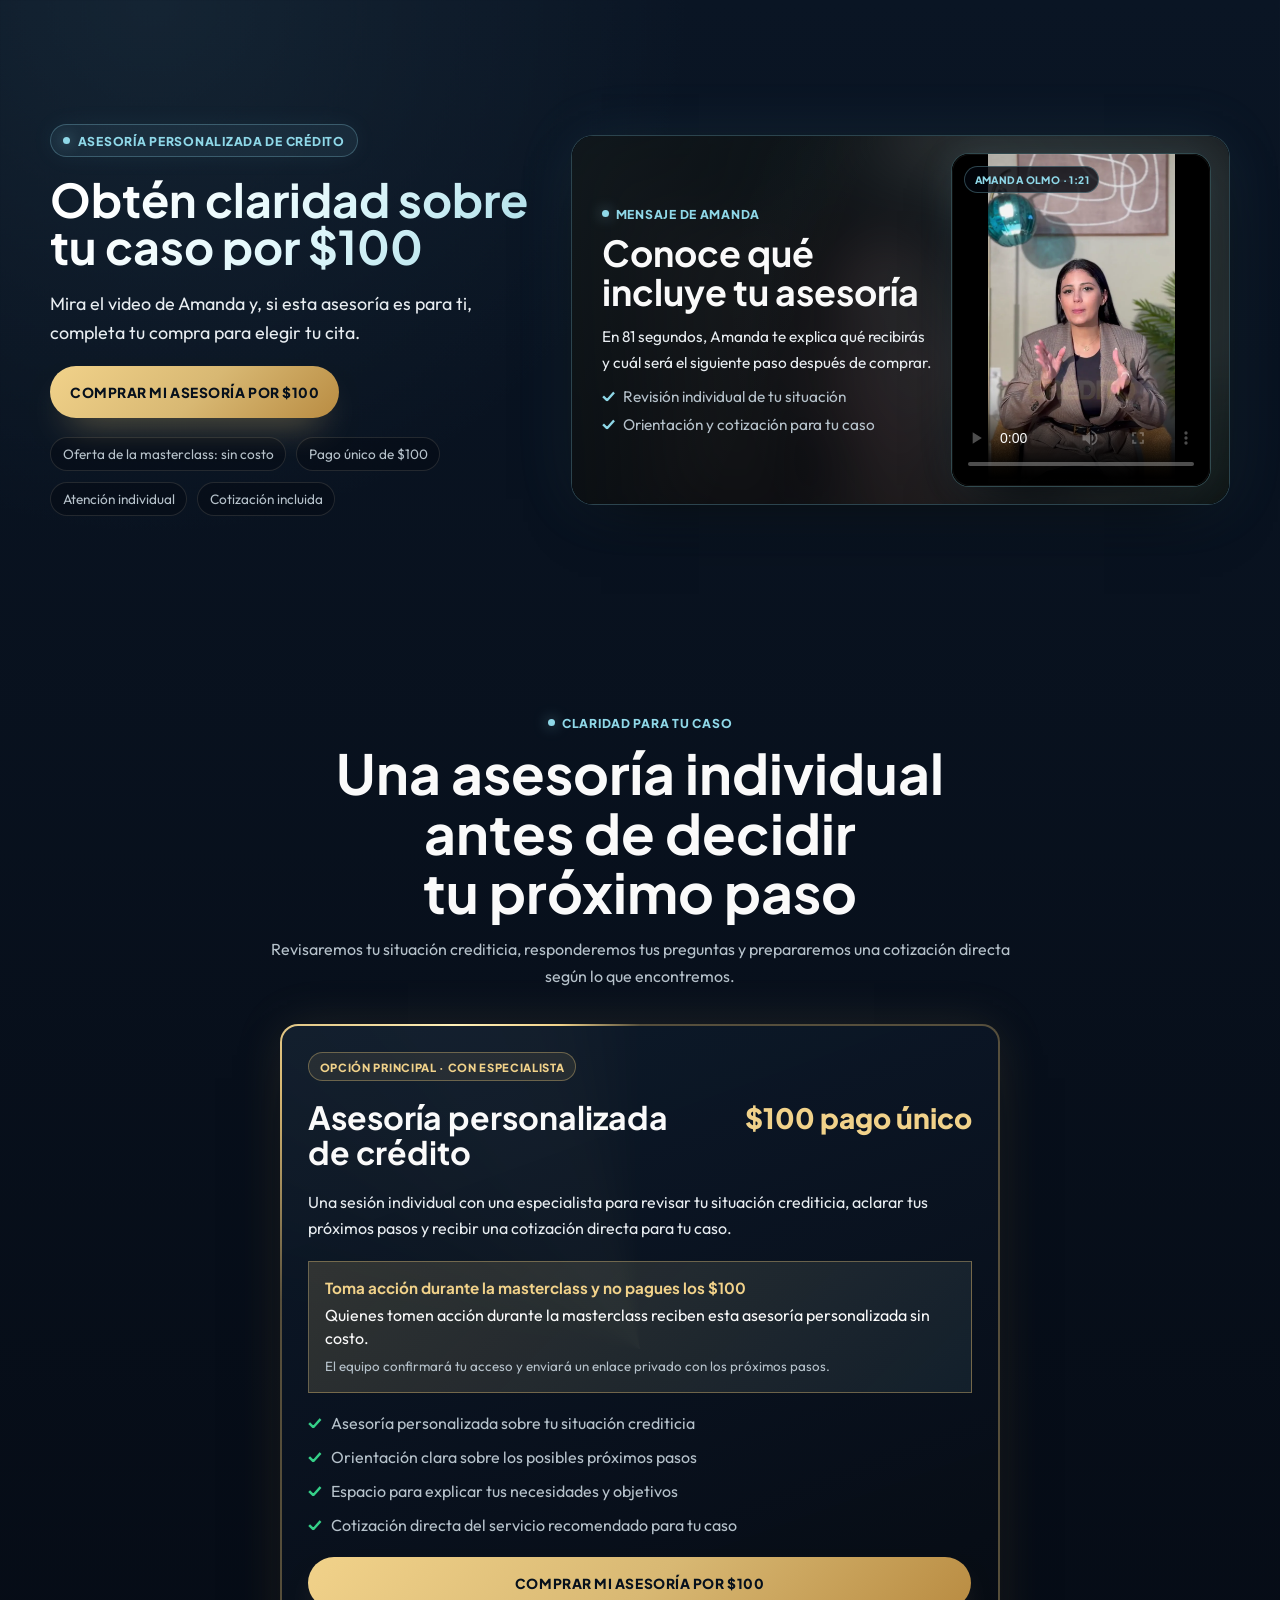
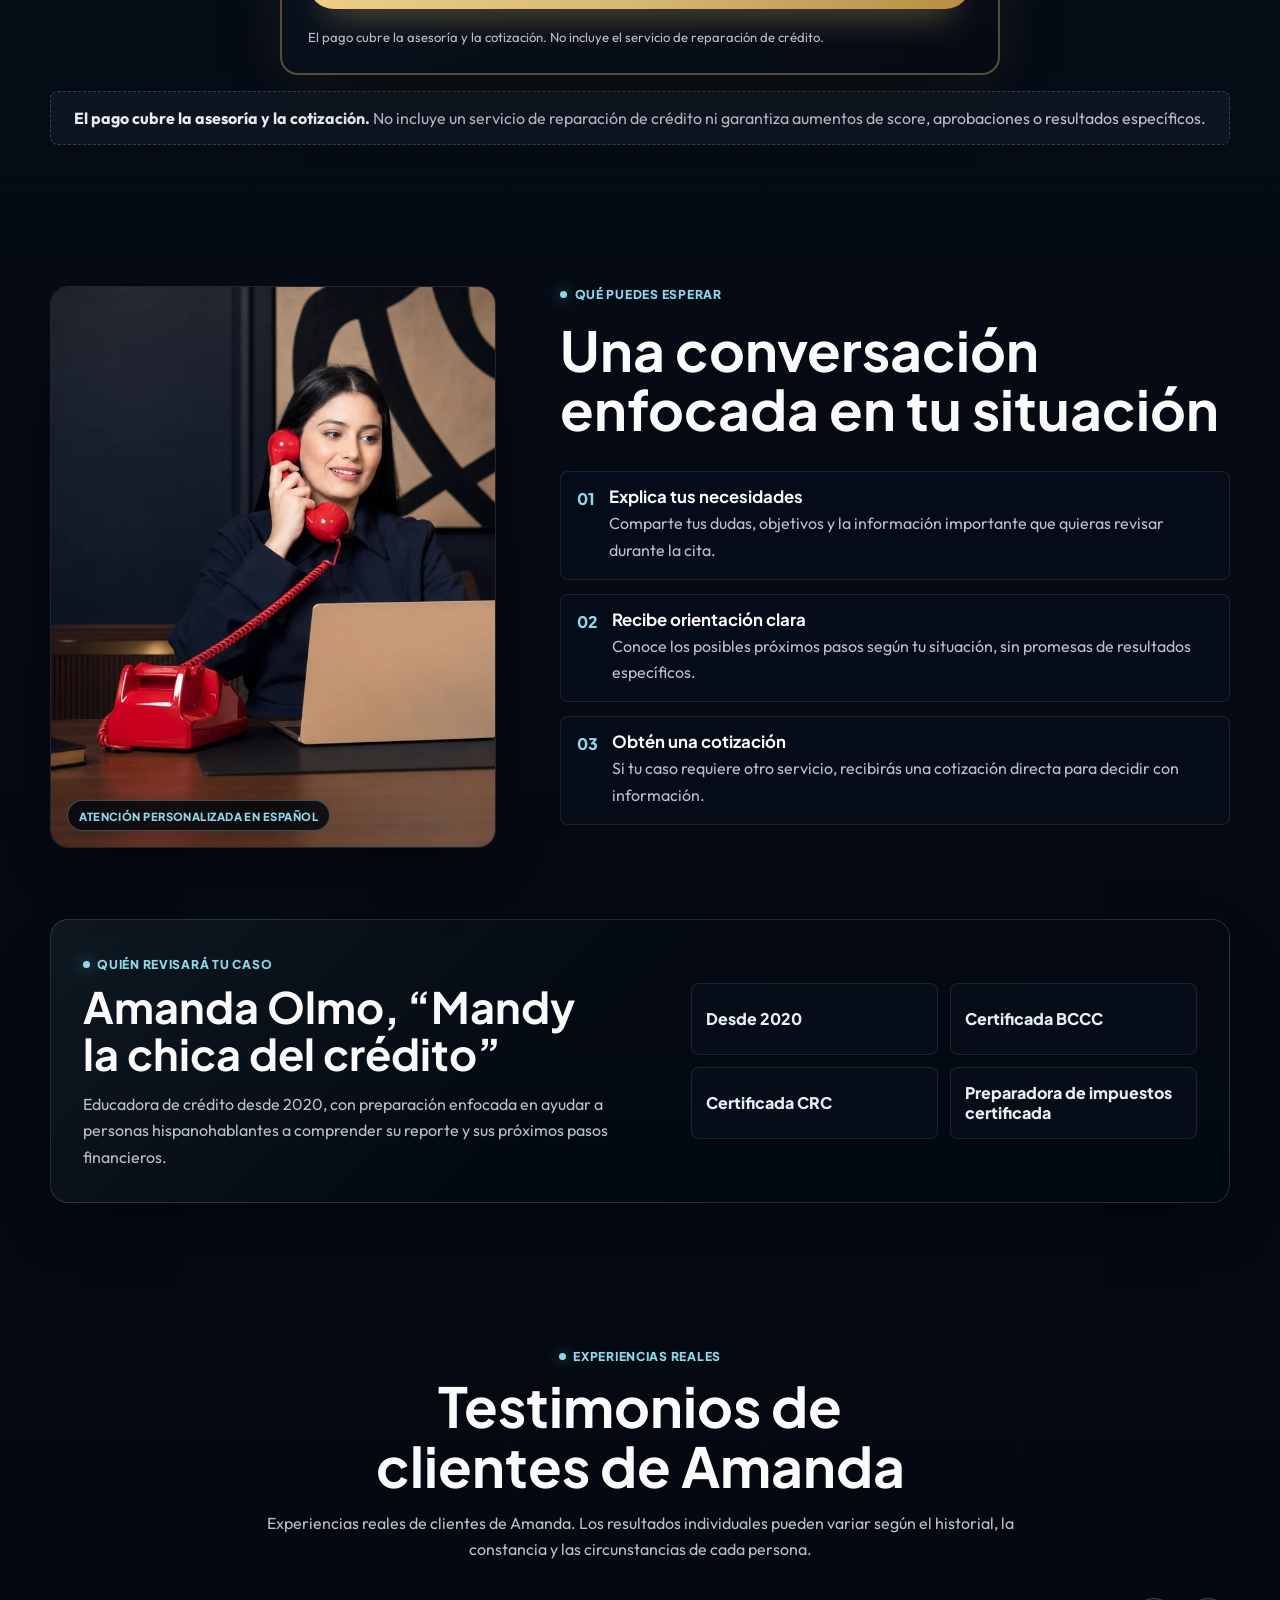
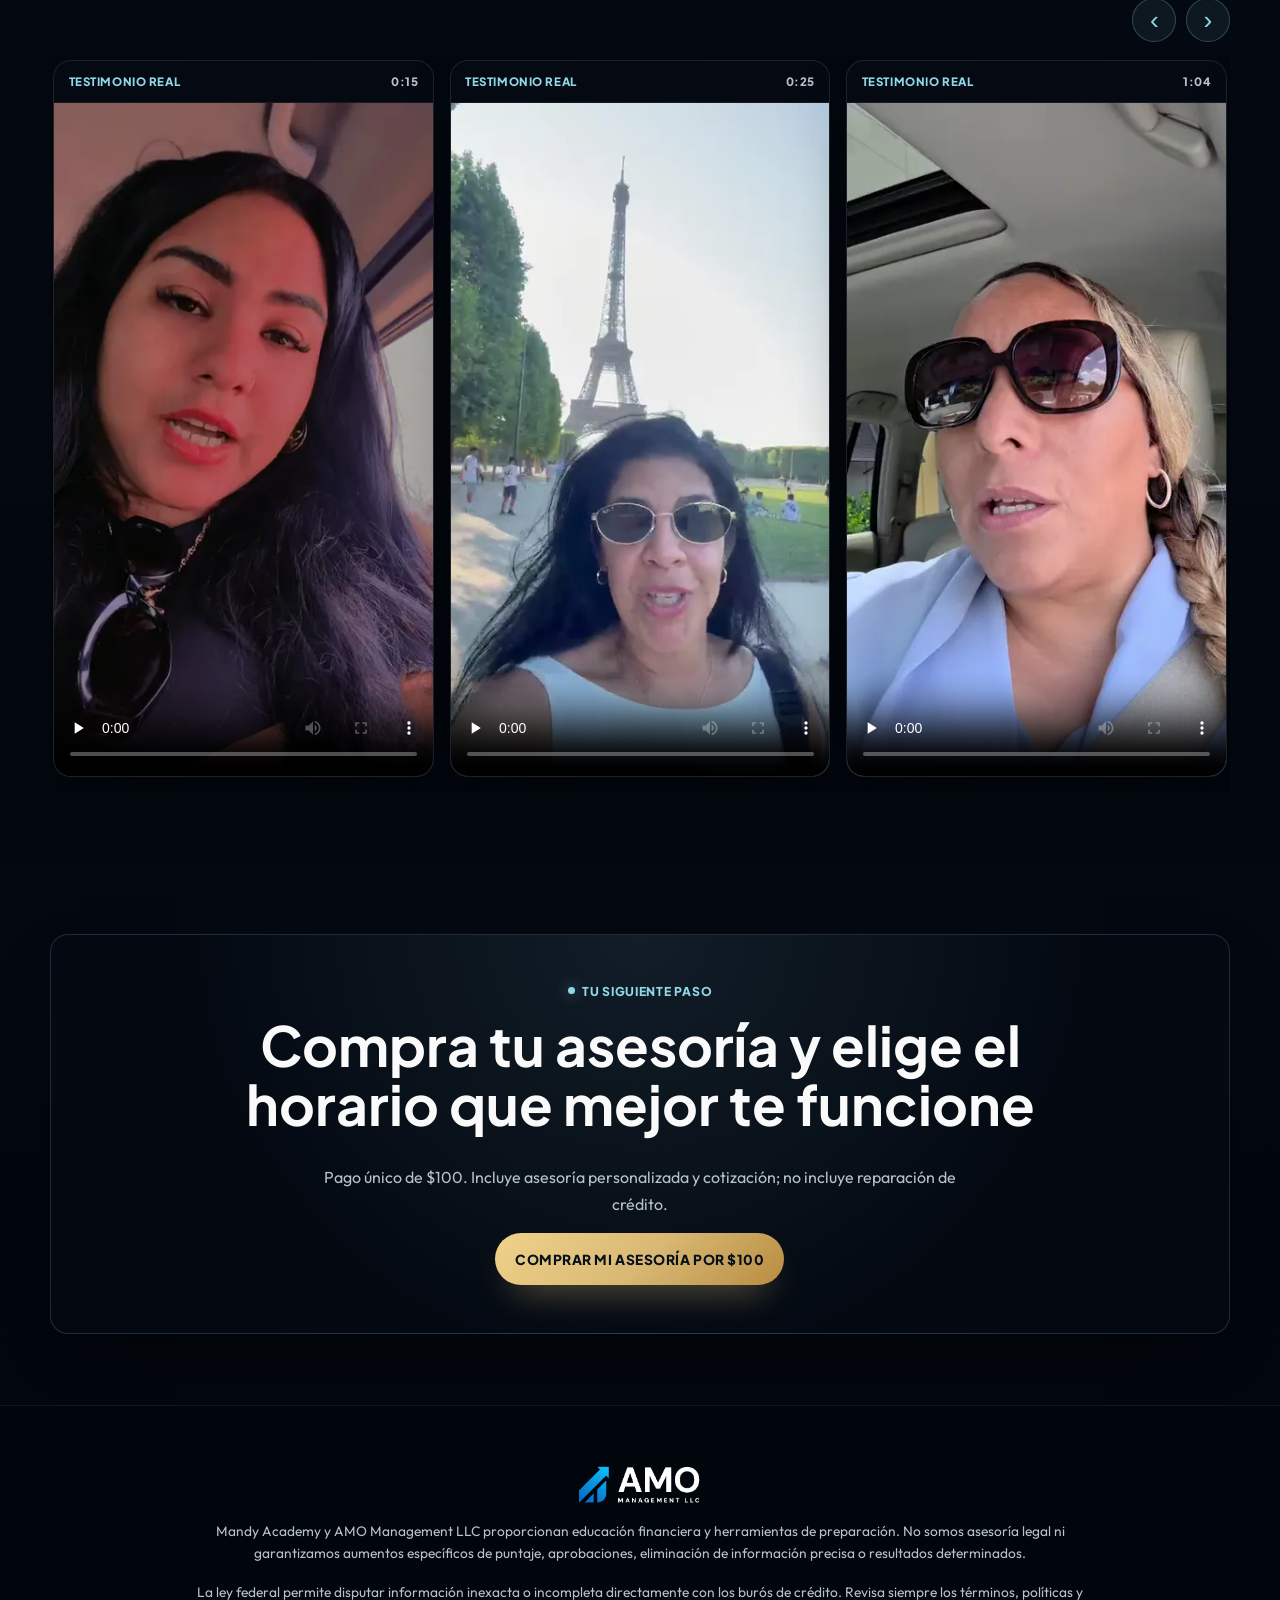
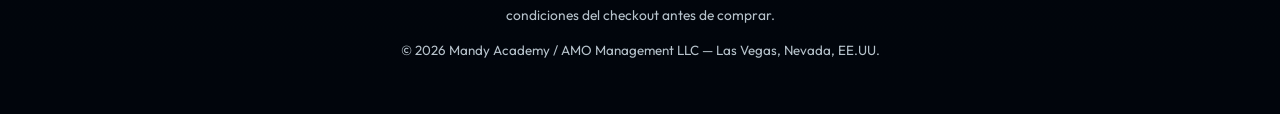
==== commit 1dab90dd: "Refine masterclass offer journey" ====
--- a/evaluacion.html
+++ b/evaluacion.html
@@ -3,19 +3,20 @@
 <head>
   <meta charset="UTF-8">
   <meta name="viewport" content="width=device-width, initial-scale=1.0">
-  <title>Evaluación personalizada de crédito por $100 | Amanda Olmo</title>
-  <meta name="description" content="Mira el video de Amanda Olmo y compra una evaluación personalizada de crédito por $100, con orientación individual y una cotización para tu caso.">
+  <title>Asesoría personalizada de crédito por $100 | Amanda Olmo</title>
+  <meta name="description" content="Mira el video de Amanda Olmo y compra una asesoría personalizada de crédito por $100, con orientación individual y una cotización para tu caso.">
   <meta name="robots" content="index, follow">
-  <meta property="og:title" content="Evaluación personalizada de crédito por $100 | Amanda Olmo">
-  <meta property="og:description" content="Conoce qué incluye la evaluación personalizada, compra tu cita y recibe claridad sobre los próximos pasos para tu caso.">
+  <meta property="og:title" content="Asesoría personalizada de crédito por $100 | Amanda Olmo">
+  <meta property="og:description" content="Conoce qué incluye la asesoría personalizada, compra tu cita y recibe claridad sobre los próximos pasos para tu caso.">
   <meta property="og:type" content="website">
-  <meta property="og:image" content="assets/consulta-100-poster.webp">
-  <link rel="icon" type="image/png" href="assets/favicon-mark.png">
-  <link rel="apple-touch-icon" href="assets/favicon-mark.png">
+  <meta property="og:image" content="/assets/consulta-100-poster.webp">
+  <link rel="canonical" href="/evaluacion">
+  <link rel="icon" type="image/png" href="/assets/favicon-mark.png">
+  <link rel="apple-touch-icon" href="/assets/favicon-mark.png">
   <link rel="preconnect" href="https://fonts.googleapis.com">
   <link rel="preconnect" href="https://fonts.gstatic.com" crossorigin>
   <link href="https://fonts.googleapis.com/css2?family=Plus+Jakarta+Sans:wght@500;600;700;800&family=Outfit:wght@400;500;600;700&display=swap" rel="stylesheet">
-  <link rel="stylesheet" href="css/styles.css">
+  <link rel="stylesheet" href="/css/styles.css?v=advisory-first-2">
 </head>
 <body class="evaluation-page">
   <main id="top">
@@ -23,17 +24,17 @@
       <div class="hero-bg" aria-hidden="true"></div>
       <div class="container hero-grid">
         <div class="hero-copy">
-          <span class="eyebrow">Evaluación personalizada de crédito</span>
+          <span class="eyebrow">Asesoría personalizada de crédito</span>
           <h1 id="hero-title">Obtén claridad sobre tu caso por $100</h1>
-          <p class="hero-lede">Mira el video de Amanda y, si esta evaluación es para ti, completa tu compra para elegir tu cita.</p>
+          <p class="hero-lede">Mira el video de Amanda y, si esta asesoría es para ti, completa tu compra para elegir tu cita.</p>
 
           <div class="hero-media evaluation-hero-media">
             <div class="hero-media-stage">
-              <section class="media-panel media-video-panel is-active" aria-label="Video de Amanda sobre la evaluación personalizada">
+              <section class="media-panel media-video-panel is-active" aria-label="Video de Amanda sobre la asesoría personalizada">
                 <div class="vsl-ambient" aria-hidden="true"></div>
                 <div class="vsl-context">
                   <span class="section-tag">Mensaje de Amanda</span>
-                  <h2>Conoce qué incluye tu evaluación</h2>
+                  <h2>Conoce qué incluye tu asesoría</h2>
                   <p>En 81 segundos, Amanda te explica qué recibirás y cuál será el siguiente paso después de comprar.</p>
                   <ul>
                     <li>Revisión individual de tu situación</li>
@@ -42,8 +43,8 @@
                 </div>
                 <div class="vsl-player" data-vsl-player>
                   <span class="vsl-badge">Amanda Olmo · 1:21</span>
-                  <video controls playsinline preload="metadata" poster="assets/consulta-100-poster.webp" data-vsl-video aria-label="Amanda explica la evaluación personalizada de crédito de 100 dólares">
-                    <source src="assets/consulta-100.mp4" type="video/mp4">
+                  <video controls playsinline preload="metadata" poster="/assets/consulta-100-poster.webp" data-vsl-video aria-label="Amanda explica la asesoría personalizada de crédito de 100 dólares">
+                    <source src="/assets/consulta-100.mp4" type="video/mp4">
                     Tu navegador no puede reproducir este video.
                   </video>
                 </div>
@@ -52,9 +53,10 @@
           </div>
 
           <div class="hero-actions">
-            <button class="btn btn-primary" type="button" data-checkout-plan="evaluacion">Comprar mi evaluación por $100</button>
-          </div>
-          <ul class="trust-list" aria-label="Puntos importantes de la evaluación">
+            <button class="btn btn-primary is-priority-action" type="button" data-checkout-plan="evaluacion">Comprar mi asesoría por $100</button>
+          </div>
+          <ul class="trust-list" aria-label="Puntos importantes de la asesoría">
+            <li>Oferta de la masterclass: sin costo</li>
             <li>Pago único de $100</li>
             <li>Atención individual</li>
             <li>Cotización incluida</li>
@@ -67,14 +69,14 @@
       <div class="container">
         <div class="section-heading">
           <span class="section-tag">Claridad para tu caso</span>
-          <h2 id="offers-title">Una evaluación individual antes de decidir tu próximo paso</h2>
+          <h2 id="offers-title">Una asesoría individual antes de decidir tu próximo paso</h2>
           <p>Revisaremos tu situación crediticia, responderemos tus preguntas y prepararemos una cotización directa según lo que encontremos.</p>
         </div>
 
         <div class="offer-grid" id="offer-grid" data-offer-ids="evaluacion" aria-live="polite"></div>
 
         <div class="checkout-note" role="note">
-          <strong>El pago cubre la evaluación y la cotización.</strong>
+          <strong>El pago cubre la asesoría y la cotización.</strong>
           No incluye un servicio de reparación de crédito ni garantiza aumentos de score, aprobaciones o resultados específicos.
         </div>
       </div>
@@ -84,7 +86,7 @@
       <div class="container benefits-grid">
         <div class="benefits-visual-column">
           <div class="benefits-media">
-            <img src="assets/hero-banner-evaluacion.webp" alt="Amanda Olmo durante una consulta profesional de crédito" width="1672" height="941" loading="lazy" decoding="async">
+            <img src="/assets/hero-banner-evaluacion.webp" alt="Amanda Olmo durante una asesoría profesional de crédito" width="1672" height="941" loading="lazy" decoding="async">
             <span class="visual-selection-label">Atención personalizada en español</span>
           </div>
         </div>
@@ -132,8 +134,8 @@
       <div class="container">
         <div class="section-heading">
           <span class="section-tag">Experiencias reales</span>
-          <h2 id="testimonials-title">Personas que decidieron avanzar con más información</h2>
-          <p>Los resultados individuales pueden variar según el historial, la constancia y las circunstancias de cada persona.</p>
+          <h2 id="testimonials-title">Testimonios de clientes de Amanda</h2>
+          <p>Experiencias reales de clientes de Amanda. Los resultados individuales pueden variar según el historial, la constancia y las circunstancias de cada persona.</p>
         </div>
 
         <div class="testimonials-shell">
@@ -145,58 +147,29 @@
           <div class="video-carousel" data-video-carousel tabindex="0" aria-label="Carrusel de testimonios en video">
             <article class="video-card">
               <div class="video-meta"><span>Testimonio real</span><small>0:15</small></div>
-              <video data-testimonial-video controls playsinline preload="none" poster="assets/testimonio-horizontal.webp" aria-label="Reproducir testimonio real">
-                <source src="assets/testimonio-horizontal.mp4" type="video/mp4">
+              <video data-testimonial-video controls playsinline preload="none" poster="/assets/testimonio-horizontal.webp" aria-label="Reproducir testimonio de un cliente de Amanda">
+                <source src="/assets/testimonio-horizontal.mp4" type="video/mp4">
               </video>
             </article>
             <article class="video-card">
               <div class="video-meta"><span>Testimonio real</span><small>0:25</small></div>
-              <video data-testimonial-video controls playsinline preload="none" poster="assets/testimonio-vertical-1.webp" aria-label="Reproducir testimonio real">
-                <source src="assets/testimonio-vertical-1.mp4" type="video/mp4">
+              <video data-testimonial-video controls playsinline preload="none" poster="/assets/testimonio-vertical-1.webp" aria-label="Reproducir testimonio de un cliente de Amanda">
+                <source src="/assets/testimonio-vertical-1.mp4" type="video/mp4">
               </video>
             </article>
             <article class="video-card">
               <div class="video-meta"><span>Testimonio real</span><small>1:04</small></div>
-              <video data-testimonial-video controls playsinline preload="none" poster="assets/testimonio-vertical-2.webp" aria-label="Reproducir testimonio real">
-                <source src="assets/testimonio-vertical-2.mp4" type="video/mp4">
+              <video data-testimonial-video controls playsinline preload="none" poster="/assets/testimonio-vertical-2.webp" aria-label="Reproducir testimonio de un cliente de Amanda">
+                <source src="/assets/testimonio-vertical-2.mp4" type="video/mp4">
               </video>
             </article>
             <article class="video-card">
               <div class="video-meta"><span>Testimonio real</span><small>1:01</small></div>
-              <video data-testimonial-video controls playsinline preload="none" poster="assets/testimonio-curso-basico.jpg" aria-label="Reproducir testimonio real">
-                <source src="assets/testimonio-curso-basico.mp4" type="video/mp4">
-              </video>
-            </article>
-          </div>
-        </div>
-      </div>
-    </section>
-
-    <section class="faq-section" aria-labelledby="faq-title">
-      <div class="container faq-grid">
-        <div>
-          <span class="section-tag">Preguntas frecuentes</span>
-          <h2 id="faq-title">Antes de comprar tu evaluación</h2>
-          <p>Revisa qué incluye el pago y qué ocurrirá después de completar el checkout.</p>
-        </div>
-
-        <div class="accordion" id="faq-accordion">
-          <article class="accordion-item">
-            <button class="accordion-trigger" type="button" aria-expanded="false">¿Qué recibo con el pago de $100?<span aria-hidden="true">+</span></button>
-            <div class="accordion-panel"><p>Recibes una evaluación individual de tu situación crediticia, orientación sobre posibles próximos pasos y una cotización directa si corresponde.</p></div>
-          </article>
-          <article class="accordion-item">
-            <button class="accordion-trigger" type="button" aria-expanded="false">¿El pago incluye reparación de crédito?<span aria-hidden="true">+</span></button>
-            <div class="accordion-panel"><p>No. El pago cubre únicamente la evaluación y la preparación de una cotización. Cualquier servicio adicional se presenta y se contrata por separado.</p></div>
-          </article>
-          <article class="accordion-item">
-            <button class="accordion-trigger" type="button" aria-expanded="false">¿Cómo agendo mi cita?<span aria-hidden="true">+</span></button>
-            <div class="accordion-panel"><p>Después de completar el pago recibirás el enlace para escoger uno de los horarios disponibles.</p></div>
-          </article>
-          <article class="accordion-item">
-            <button class="accordion-trigger" type="button" aria-expanded="false">¿La evaluación garantiza resultados?<span aria-hidden="true">+</span></button>
-            <div class="accordion-panel"><p>No. Cada historial es diferente. La evaluación ofrece información y orientación responsable, pero no garantiza aumentos de score, aprobaciones ni resultados específicos.</p></div>
-          </article>
+              <video data-testimonial-video controls playsinline preload="none" poster="/assets/testimonio-curso-basico.jpg" aria-label="Reproducir testimonio de un cliente de Amanda">
+                <source src="/assets/testimonio-curso-basico.mp4" type="video/mp4">
+              </video>
+            </article>
+          </div>
         </div>
       </div>
     </section>
@@ -204,16 +177,16 @@
     <section class="final-cta-section" aria-labelledby="final-cta-title">
       <div class="container final-cta-card">
         <span class="section-tag">Tu siguiente paso</span>
-        <h2 id="final-cta-title">Compra tu evaluación y elige el horario que mejor te funcione</h2>
-        <p>Pago único de $100. Incluye evaluación personalizada y cotización; no incluye reparación de crédito.</p>
-        <button class="btn btn-primary" type="button" data-checkout-plan="evaluacion">Comprar mi evaluación por $100</button>
+        <h2 id="final-cta-title">Compra tu asesoría y elige el horario que mejor te funcione</h2>
+        <p>Pago único de $100. Incluye asesoría personalizada y cotización; no incluye reparación de crédito.</p>
+        <button class="btn btn-primary is-priority-action" type="button" data-checkout-plan="evaluacion">Comprar mi asesoría por $100</button>
       </div>
     </section>
   </main>
 
   <footer class="site-footer">
     <div class="container footer-grid">
-      <img src="assets/logo.png" alt="Mandy Academy" width="120" height="42">
+      <img src="/assets/logo.png" alt="Mandy Academy" width="120" height="42">
       <p>Mandy Academy y AMO Management LLC proporcionan educación financiera y herramientas de preparación. No somos asesoría legal ni garantizamos aumentos específicos de puntaje, aprobaciones, eliminación de información precisa o resultados determinados.</p>
       <p>La ley federal permite disputar información inexacta o incompleta directamente con los burós de crédito. Revisa siempre los términos, políticas y condiciones del checkout antes de comprar.</p>
       <small>© 2026 Mandy Academy / AMO Management LLC — Las Vegas, Nevada, EE.UU.</small>
@@ -221,10 +194,10 @@
   </footer>
 
   <div class="toast" id="checkout-toast" role="status" aria-live="polite" hidden></div>
-  <nav class="sticky-cta" aria-label="Comprar evaluación personalizada">
-    <button class="btn btn-primary" type="button" data-checkout-plan="evaluacion">Comprar evaluación · $100</button>
+  <nav class="sticky-cta" aria-label="Comprar asesoría personalizada">
+    <button class="btn btn-primary is-priority-action" type="button" data-checkout-plan="evaluacion">Comprar asesoría · $100</button>
   </nav>
 
-  <script src="js/app.js"></script>
+  <script src="/js/app.js?v=advisory-first-2"></script>
 </body>
 </html>
--- a/css/styles.css
+++ b/css/styles.css
@@ -5,7 +5,6 @@
   --card: rgba(7, 16, 29, 0.76);
   --card-strong: rgba(5, 10, 19, 0.92);
   --line: rgba(245, 230, 200, 0.11);
-  --line-strong: rgba(216, 184, 115, 0.33);
   --gold: #d8b873;
   --gold-bright: #f1d28a;
   --cyan: #8fd8e8;
@@ -21,6 +20,12 @@
   --radius-lg: 18px;
 }
 
+@property --border-angle {
+  syntax: "<angle>";
+  inherits: false;
+  initial-value: 0deg;
+}
+
 *,
 *::before,
 *::after {
@@ -38,7 +43,7 @@
   margin: 0;
   overflow-x: hidden;
   background:
-    radial-gradient(circle at 12% 0%, rgba(216, 184, 115, 0.08), transparent 34rem),
+    radial-gradient(circle at 12% 0%, rgba(143, 216, 232, 0.08), transparent 34rem),
     linear-gradient(180deg, var(--bg-warm) 0%, var(--bg-deep) 42%, var(--bg-darker) 100%);
 }
 
@@ -110,109 +115,48 @@
   z-index: -1;
   background:
     radial-gradient(circle at 22% 20%, rgba(46, 110, 145, 0.28), transparent 30rem),
-    radial-gradient(circle at 84% 22%, rgba(216, 184, 115, 0.18), transparent 28rem),
+    radial-gradient(circle at 84% 22%, rgba(143, 216, 232, 0.12), transparent 28rem),
     radial-gradient(circle at 55% 80%, rgba(143, 216, 232, 0.12), transparent 34rem);
 }
 
 .offers-hero-section {
-  padding-block: 1.5rem;
+  min-height: auto;
+  padding: clamp(2.4rem, 6vw, 5rem) 0 clamp(1.4rem, 3vw, 2.25rem);
 }
 
 .offers-hero-layout {
   display: grid;
-  gap: 0.9rem;
+  gap: 1.1rem;
   justify-items: center;
 }
 
-.offers-hero {
-  position: relative;
-  width: 100%;
-  aspect-ratio: 16 / 9;
-  overflow: hidden;
-  isolation: isolate;
-  border: 1px solid rgba(216, 184, 115, 0.34);
-  border-radius: 22px;
-  background: #01050b;
-  box-shadow: var(--shadow), 0 0 64px rgba(216, 184, 115, 0.1);
-}
-
-.offers-hero-picture,
-.offers-hero-picture img,
-.offers-hero-video {
-  position: absolute;
-  inset: 0;
-  width: 100%;
-  height: 100%;
-}
-
-.offers-hero-picture {
-  z-index: -3;
-  display: block;
-  opacity: 1;
-  transition: opacity 0.35s ease;
-}
-
-.offers-hero-picture img,
-.offers-hero-video {
-  object-fit: cover;
-  object-position: center;
-}
-
-.offers-hero-video {
-  z-index: -2;
-  opacity: 0;
-  transition: opacity 0.35s ease;
-}
-
-.offers-hero-video[hidden] {
-  display: none;
-}
-
-.offers-hero.is-video-ready .offers-hero-picture {
-  opacity: 0;
-}
-
-.offers-hero.is-video-ready .offers-hero-video {
-  opacity: 1;
-}
-
-.offers-hero-shade {
-  position: absolute;
-  inset: 0;
-  z-index: -1;
-  background:
-    linear-gradient(90deg, rgba(2, 6, 13, 0.94) 0%, rgba(2, 6, 13, 0.75) 38%, rgba(2, 6, 13, 0.12) 72%),
-    linear-gradient(0deg, rgba(2, 6, 13, 0.44), transparent 42%);
-  pointer-events: none;
-}
-
-.offers-hero-copy {
-  position: absolute;
-  top: 50%;
-  left: clamp(1.5rem, 6vw, 5rem);
-  display: grid;
-  gap: 1rem;
-  justify-items: start;
-  width: min(48%, 570px);
-  transform: translateY(-50%);
-  text-align: left;
-}
-
-.offers-hero-copy h1 {
-  max-width: 13ch;
-  font-size: clamp(2.5rem, 4.8vw, 4.75rem);
-  color: #fff;
-  text-shadow: 0 10px 30px rgba(0, 0, 0, 0.5);
-}
-
-.offers-hero-copy p {
-  max-width: 40ch;
+.offers-hero-intro {
+  display: grid;
+  justify-items: center;
+  gap: 0.85rem;
+  width: min(100%, 900px);
+  text-align: center;
+}
+
+.offers-hero-intro h1 {
+  max-width: 18ch;
+  font-size: clamp(2.7rem, 5.4vw, 5.25rem);
+  line-height: 0.98;
+  text-wrap: balance;
+}
+
+.offers-hero-intro p {
+  max-width: 62ch;
   color: var(--soft);
-  font-size: clamp(1rem, 1.6vw, 1.16rem);
+  font-size: clamp(1rem, 1.6vw, 1.18rem);
 }
 
 .offers-hero-trust {
   justify-content: center;
+}
+
+.offers-hero-section + .offers-section {
+  padding-top: clamp(1.2rem, 3vw, 2rem);
 }
 
 .hero-grid {
@@ -234,7 +178,7 @@
 
 .eyebrow,
 .section-tag {
-  color: var(--gold-bright);
+  color: var(--cyan);
   display: inline-flex;
   width: fit-content;
   align-items: center;
@@ -248,10 +192,10 @@
 
 .eyebrow {
   padding: 0.48rem 0.78rem;
-  border: 1px solid var(--line-strong);
+  border: 1px solid rgba(143, 216, 232, 0.28);
   border-radius: 999px;
-  background: rgba(216, 184, 115, 0.1);
-  box-shadow: 0 0 24px rgba(216, 184, 115, 0.08);
+  background: rgba(143, 216, 232, 0.08);
+  box-shadow: 0 0 24px rgba(143, 216, 232, 0.06);
 }
 
 .eyebrow::before,
@@ -260,14 +204,14 @@
   width: 7px;
   height: 7px;
   border-radius: 50%;
-  background: var(--gold-bright);
-  box-shadow: 0 0 14px rgba(241, 210, 138, 0.75);
+  background: var(--cyan);
+  box-shadow: 0 0 14px rgba(143, 216, 232, 0.62);
 }
 
 .hero-copy h1 {
   max-width: 18ch;
   font-size: clamp(2.2rem, 5.2vw, 4.25rem);
-  background: linear-gradient(135deg, #fff 12%, var(--gold-bright) 55%, #d5e9ed 100%);
+  background: linear-gradient(135deg, #fff 12%, #dff7fb 55%, #a9dce7 100%);
   -webkit-background-clip: text;
   background-clip: text;
   color: transparent;
@@ -303,7 +247,7 @@
   display: none;
   gap: 0.25rem;
   padding: 0.28rem;
-  border: 1px solid rgba(216, 184, 115, 0.28);
+  border: 1px solid rgba(143, 216, 232, 0.24);
   border-radius: 999px;
   background: rgba(2, 6, 13, 0.82);
   box-shadow: 0 14px 34px rgba(0, 0, 0, 0.26);
@@ -330,9 +274,9 @@
 }
 
 .media-switch-button.is-active {
-  background: linear-gradient(135deg, var(--gold-bright), var(--gold));
+  background: linear-gradient(135deg, #c8f0f7, var(--cyan));
   color: #06101c;
-  box-shadow: 0 10px 24px -14px rgba(216, 184, 115, 0.9);
+  box-shadow: 0 10px 24px -14px rgba(143, 216, 232, 0.8);
 }
 
 .hero-media-stage {
@@ -340,10 +284,10 @@
   width: 100%;
   aspect-ratio: 16 / 9;
   overflow: hidden;
-  border: 1px solid rgba(216, 184, 115, 0.34);
+  border: 1px solid rgba(143, 216, 232, 0.3);
   border-radius: 22px;
   background: #01050b;
-  box-shadow: var(--shadow), 0 0 64px rgba(216, 184, 115, 0.1);
+  box-shadow: var(--shadow), 0 0 64px rgba(143, 216, 232, 0.08);
 }
 
 .media-panel {
@@ -385,7 +329,7 @@
   z-index: -1;
   background:
     radial-gradient(circle at 82% 48%, rgba(143, 216, 232, 0.13), transparent 24rem),
-    linear-gradient(115deg, rgba(216, 184, 115, 0.08), transparent 38%);
+    linear-gradient(115deg, rgba(143, 216, 232, 0.07), transparent 38%);
   pointer-events: none;
 }
 
@@ -427,7 +371,7 @@
 
 .vsl-context li::before {
   content: "✓";
-  color: var(--gold-bright);
+  color: var(--cyan);
   font-weight: 800;
 }
 
@@ -439,10 +383,10 @@
   max-height: 570px;
   overflow: hidden;
   aspect-ratio: 9 / 16;
-  border: 1px solid rgba(241, 210, 138, 0.44);
+  border: 1px solid rgba(143, 216, 232, 0.34);
   border-radius: 18px;
   background: #000;
-  box-shadow: 0 28px 70px -30px rgba(0, 0, 0, 0.9), 0 0 34px rgba(216, 184, 115, 0.12);
+  box-shadow: 0 28px 70px -30px rgba(0, 0, 0, 0.9), 0 0 34px rgba(143, 216, 232, 0.1);
 }
 
 .vsl-player::after {
@@ -460,10 +404,10 @@
   left: 0.75rem;
   z-index: 2;
   padding: 0.38rem 0.58rem;
-  border: 1px solid rgba(241, 210, 138, 0.35);
+  border: 1px solid rgba(143, 216, 232, 0.3);
   border-radius: 999px;
   background: rgba(2, 6, 13, 0.78);
-  color: var(--gold-bright);
+  color: var(--cyan);
   font-family: var(--font-headings);
   font-size: 0.64rem;
   font-weight: 800;
@@ -525,7 +469,7 @@
 }
 
 .hero-banner-copy > span {
-  color: var(--gold-bright);
+  color: var(--cyan);
   font-family: var(--font-headings);
   font-size: 0.74rem;
   font-weight: 800;
@@ -557,7 +501,7 @@
 
 .hero-banner-arrow,
 .hero-banner-dots button {
-  border: 1px solid rgba(241, 210, 138, 0.38);
+  border: 1px solid rgba(143, 216, 232, 0.3);
   background: rgba(2, 6, 13, 0.78);
   color: #fff;
   cursor: pointer;
@@ -594,7 +538,7 @@
 .hero-banner-dots button.is-active {
   width: 24px;
   border-radius: 999px;
-  background: var(--gold-bright);
+  background: var(--cyan);
 }
 
 @media (min-width: 681px) {
@@ -625,6 +569,10 @@
   transform: translateY(-2px);
 }
 
+.btn:active {
+  transform: translateY(0) scale(0.98);
+}
+
 .btn-primary {
   border: 0;
   background: linear-gradient(135deg, var(--gold-bright), var(--gold) 52%, #b98c42);
@@ -636,6 +584,27 @@
   border: 1px solid rgba(143, 216, 232, 0.3);
   background: rgba(143, 216, 232, 0.07);
   color: var(--text);
+}
+
+.is-priority-action {
+  animation: cta-pulse 1.75s cubic-bezier(0.45, 0, 0.25, 1) infinite;
+  transform-origin: center;
+  will-change: scale, box-shadow;
+}
+
+@keyframes cta-pulse {
+  0%,
+  100% {
+    scale: 1;
+    box-shadow: 0 18px 36px -16px rgba(216, 184, 115, 0.78), 0 0 0 0 rgba(241, 210, 138, 0.38);
+  }
+  45% {
+    scale: 1.035;
+    box-shadow: 0 24px 50px -14px rgba(216, 184, 115, 0.98), 0 0 0 14px rgba(241, 210, 138, 0);
+  }
+  62% {
+    scale: 1.012;
+  }
 }
 
 .trust-list {
@@ -657,7 +626,7 @@
 }
 
 section {
-  padding: clamp(4rem, 8vw, 6.5rem) 0;
+  padding: clamp(2.6rem, 5.5vw, 4.5rem) 0;
 }
 
 .section-heading {
@@ -673,7 +642,6 @@
 .section-heading h2,
 .comparison-grid h2,
 .benefits-copy h2,
-.faq-grid h2,
 .final-cta-card h2 {
   font-size: clamp(2rem, 4.6vw, 3.45rem);
   margin-bottom: 0.9rem;
@@ -703,11 +671,38 @@
   border-radius: var(--radius-lg);
   background: linear-gradient(160deg, rgba(10, 24, 42, 0.9), rgba(3, 9, 18, 0.92));
   box-shadow: var(--shadow);
+  transition: transform 0.24s ease, border-color 0.24s ease, box-shadow 0.24s ease;
+}
+
+.offer-card:hover {
+  transform: translateY(-4px);
+  border-color: rgba(143, 216, 232, 0.34);
 }
 
 .offer-card.is-featured {
-  border-color: rgba(216, 184, 115, 0.44);
-  box-shadow: var(--shadow), 0 0 44px rgba(216, 184, 115, 0.08);
+  --border-angle: 0deg;
+  border: 2px solid transparent;
+  background:
+    linear-gradient(160deg, rgba(10, 24, 42, 0.96), rgba(3, 9, 18, 0.97)) padding-box,
+    conic-gradient(
+      from var(--border-angle),
+      rgba(216, 184, 115, 0.38) 0deg,
+      rgba(216, 184, 115, 0.38) 278deg,
+      var(--gold) 306deg,
+      #fff0b8 330deg,
+      var(--gold-bright) 346deg,
+      rgba(216, 184, 115, 0.38) 360deg
+    ) border-box;
+  box-shadow: var(--shadow), 0 0 50px rgba(216, 184, 115, 0.12);
+  animation:
+    featured-card-arrival 0.65s ease-out,
+    featured-border-loop 3.2s linear 0.65s infinite,
+    featured-card-pulse 2.1s ease-in-out 0.65s infinite;
+  will-change: scale, box-shadow;
+}
+
+.offer-card.is-featured:hover {
+  filter: brightness(1.05);
 }
 
 .offer-card[data-offer="comunidad"] {
@@ -716,10 +711,10 @@
 
 .offer-badge {
   width: fit-content;
-  border: 1px solid var(--line-strong);
+  border: 1px solid rgba(143, 216, 232, 0.26);
   border-radius: 999px;
-  background: rgba(216, 184, 115, 0.1);
-  color: var(--gold-bright);
+  background: rgba(143, 216, 232, 0.08);
+  color: var(--cyan);
   font-family: var(--font-headings);
   font-size: 0.7rem;
   font-weight: 800;
@@ -728,6 +723,12 @@
   text-transform: uppercase;
 }
 
+.offer-card.is-featured .offer-badge {
+  border-color: rgba(216, 184, 115, 0.4);
+  background: rgba(216, 184, 115, 0.1);
+  color: var(--gold-bright);
+}
+
 .offer-title-row {
   display: flex;
   align-items: flex-start;
@@ -740,7 +741,7 @@
 }
 
 .offer-price {
-  color: var(--gold-bright);
+  color: var(--soft);
   font-family: var(--font-headings);
   font-size: clamp(1.3rem, 3vw, 1.75rem);
   font-weight: 800;
@@ -748,8 +749,37 @@
   white-space: nowrap;
 }
 
+.offer-card.is-featured .offer-price {
+  color: var(--gold-bright);
+}
+
 .offer-description {
   color: var(--soft);
+}
+
+.offer-promo {
+  display: grid;
+  gap: 0.45rem;
+  padding: 1rem;
+  border: 1px solid rgba(216, 184, 115, 0.42);
+  border-radius: var(--radius-md);
+  background: linear-gradient(135deg, rgba(216, 184, 115, 0.18), rgba(143, 216, 232, 0.08));
+}
+
+.offer-promo strong {
+  color: var(--gold-bright);
+  font-family: var(--font-headings);
+  font-size: 0.95rem;
+}
+
+.offer-promo p {
+  color: var(--text);
+  line-height: 1.45;
+}
+
+.offer-promo small {
+  color: var(--muted);
+  line-height: 1.4;
 }
 
 .offer-features {
@@ -778,6 +808,33 @@
   margin-top: auto;
 }
 
+@keyframes featured-card-arrival {
+  from {
+    transform: translateY(12px);
+  }
+  to {
+    transform: translateY(0);
+  }
+}
+
+@keyframes featured-border-loop {
+  to {
+    --border-angle: 360deg;
+  }
+}
+
+@keyframes featured-card-pulse {
+  0%,
+  100% {
+    scale: 1;
+    box-shadow: var(--shadow), 0 0 42px rgba(216, 184, 115, 0.1);
+  }
+  50% {
+    scale: 1.006;
+    box-shadow: var(--shadow), 0 0 70px rgba(216, 184, 115, 0.24);
+  }
+}
+
 .offer-small {
   color: var(--muted);
   font-size: 0.82rem;
@@ -787,15 +844,15 @@
 .checkout-note {
   margin-top: 1rem;
   padding: 1rem;
-  border: 1px dashed rgba(216, 184, 115, 0.28);
+  border: 1px dashed rgba(143, 216, 232, 0.24);
   border-radius: var(--radius);
-  background: rgba(216, 184, 115, 0.07);
+  background: rgba(143, 216, 232, 0.05);
   color: var(--muted);
   text-align: center;
 }
 
 .checkout-note strong {
-  color: var(--gold-bright);
+  color: var(--soft);
 }
 
 .comparison-section,
@@ -805,8 +862,7 @@
 }
 
 .comparison-grid,
-.benefits-grid,
-.faq-grid {
+.benefits-grid {
   display: grid;
   grid-template-columns: minmax(0, 0.8fr) minmax(0, 1.2fr);
   gap: clamp(1.5rem, 5vw, 4rem);
@@ -839,8 +895,8 @@
 }
 
 .comparison-row.is-head {
-  background: rgba(216, 184, 115, 0.08);
-  color: var(--gold-bright);
+  background: rgba(143, 216, 232, 0.07);
+  color: var(--cyan);
   font-family: var(--font-headings);
   font-weight: 800;
 }
@@ -863,16 +919,17 @@
   width: 100%;
   height: 560px;
   object-fit: cover;
+  object-position: 65% center;
 }
 
 .visual-selection-label {
   position: absolute;
   left: 1rem;
   bottom: 1rem;
-  border: 1px solid rgba(241, 210, 138, 0.45);
+  border: 1px solid rgba(143, 216, 232, 0.32);
   border-radius: 999px;
   background: rgba(2, 6, 13, 0.82);
-  color: var(--gold-bright);
+  color: var(--cyan);
   font-family: var(--font-headings);
   font-size: 0.7rem;
   font-weight: 800;
@@ -903,7 +960,7 @@
 
 .benefit-list span {
   grid-row: span 2;
-  color: var(--gold-bright);
+  color: var(--cyan);
   font-family: var(--font-headings);
   font-weight: 800;
 }
@@ -922,10 +979,10 @@
   gap: clamp(1.2rem, 4vw, 3rem);
   align-items: center;
   padding: clamp(1.2rem, 4vw, 2rem);
-  border: 1px solid rgba(216, 184, 115, 0.22);
+  border: 1px solid rgba(143, 216, 232, 0.18);
   border-radius: var(--radius-lg);
   background:
-    linear-gradient(135deg, rgba(216, 184, 115, 0.09), transparent 46%),
+    linear-gradient(135deg, rgba(143, 216, 232, 0.07), transparent 46%),
     rgba(5, 10, 19, 0.76);
   box-shadow: var(--shadow);
 }
@@ -972,10 +1029,10 @@
 .carousel-btn {
   width: 44px;
   height: 44px;
-  border: 1px solid var(--line-strong);
+  border: 1px solid rgba(143, 216, 232, 0.26);
   border-radius: 999px;
-  background: rgba(216, 184, 115, 0.1);
-  color: var(--gold-bright);
+  background: rgba(143, 216, 232, 0.07);
+  color: var(--cyan);
   cursor: pointer;
   font-size: 1.65rem;
   line-height: 1;
@@ -984,7 +1041,7 @@
 
 .carousel-btn:hover {
   transform: translateY(-2px);
-  background: rgba(216, 184, 115, 0.18);
+  background: rgba(143, 216, 232, 0.14);
 }
 
 .video-carousel {
@@ -995,7 +1052,7 @@
   padding: 0.25rem 0.2rem 1rem;
   scroll-padding-inline: 0.2rem;
   scroll-snap-type: x mandatory;
-  scrollbar-color: rgba(216, 184, 115, 0.55) rgba(255, 255, 255, 0.08);
+  scrollbar-color: rgba(143, 216, 232, 0.5) rgba(255, 255, 255, 0.08);
   scrollbar-width: thin;
 }
 
@@ -1010,7 +1067,7 @@
 
 .video-carousel::-webkit-scrollbar-thumb {
   border-radius: 999px;
-  background: rgba(216, 184, 115, 0.55);
+  background: rgba(143, 216, 232, 0.5);
 }
 
 .video-card {
@@ -1029,7 +1086,7 @@
   gap: 0.75rem;
   padding: 0.8rem 0.9rem;
   border-bottom: 1px solid rgba(245, 230, 200, 0.08);
-  color: var(--gold-bright);
+  color: var(--cyan);
   font-family: var(--font-headings);
   font-size: 0.72rem;
   font-weight: 800;
@@ -1050,78 +1107,15 @@
   object-fit: cover;
 }
 
-.faq-grid {
-  grid-template-columns: minmax(0, 0.7fr) minmax(0, 1.3fr);
-}
-
-.accordion {
-  display: grid;
-  gap: 0.75rem;
-}
-
-.accordion-item {
-  overflow: hidden;
-  border: 1px solid rgba(245, 230, 200, 0.1);
-  border-radius: var(--radius);
-  background: rgba(7, 16, 29, 0.68);
-}
-
-.accordion-trigger {
-  display: flex;
-  width: 100%;
-  align-items: center;
-  justify-content: space-between;
-  gap: 1rem;
-  border: 0;
-  background: transparent;
-  color: var(--text);
-  cursor: pointer;
-  font-family: var(--font-headings);
-  font-size: 1rem;
-  font-weight: 800;
-  padding: 1rem;
-  text-align: left;
-}
-
-.accordion-trigger span {
-  color: var(--gold-bright);
-  font-size: 1.35rem;
-  transition: transform 0.2s ease;
-}
-
-.accordion-trigger[aria-expanded="true"] span {
-  transform: rotate(45deg);
-}
-
-.accordion-panel {
-  display: grid;
-  grid-template-rows: 0fr;
-  transition: grid-template-rows 0.25s ease;
-}
-
-.accordion-panel p {
-  min-height: 0;
-  overflow: hidden;
-  padding: 0 1rem;
-}
-
-.accordion-trigger[aria-expanded="true"] + .accordion-panel {
-  grid-template-rows: 1fr;
-}
-
-.accordion-trigger[aria-expanded="true"] + .accordion-panel p {
-  padding-bottom: 1rem;
-}
-
 .final-cta-card {
   display: grid;
   justify-items: center;
   gap: 1rem;
   padding: clamp(1.5rem, 5vw, 3rem);
-  border: 1px solid rgba(216, 184, 115, 0.22);
+  border: 1px solid rgba(143, 216, 232, 0.18);
   border-radius: var(--radius-lg);
   background:
-    radial-gradient(circle at 50% 0%, rgba(216, 184, 115, 0.14), transparent 28rem),
+    radial-gradient(circle at 50% 0%, rgba(143, 216, 232, 0.1), transparent 28rem),
     rgba(5, 10, 19, 0.74);
   box-shadow: var(--shadow);
   text-align: center;
@@ -1165,7 +1159,7 @@
   z-index: 60;
   width: min(360px, calc(100vw - 2rem));
   padding: 1rem;
-  border: 1px solid rgba(216, 184, 115, 0.35);
+  border: 1px solid rgba(143, 216, 232, 0.28);
   border-radius: var(--radius);
   background: rgba(2, 6, 13, 0.94);
   box-shadow: var(--shadow);
@@ -1206,7 +1200,7 @@
   padding: clamp(2rem, 6vw, 4.5rem) 0;
   background-image:
     linear-gradient(180deg, rgba(5, 10, 19, 0.72), rgba(2, 6, 13, 0.94)),
-    radial-gradient(circle at 52% 52%, rgba(216, 184, 115, 0.16), transparent 42rem),
+    radial-gradient(circle at 52% 52%, rgba(143, 216, 232, 0.13), transparent 42rem),
     url("../assets/thankyou-bg.jpg");
   background-position: center;
   background-repeat: no-repeat;
@@ -1220,7 +1214,7 @@
   z-index: 0;
   background:
     radial-gradient(circle at 18% 16%, rgba(143, 216, 232, 0.12), transparent 23rem),
-    radial-gradient(circle at 78% 18%, rgba(216, 184, 115, 0.18), transparent 24rem);
+    radial-gradient(circle at 78% 18%, rgba(143, 216, 232, 0.14), transparent 24rem);
   pointer-events: none;
 }
 
@@ -1263,7 +1257,7 @@
   max-width: 760px;
   font-size: clamp(2.25rem, 6vw, 4.4rem);
   overflow-wrap: anywhere;
-  background: linear-gradient(135deg, #fff 12%, var(--gold-bright) 58%, #d5e9ed 100%);
+  background: linear-gradient(135deg, #fff 12%, #dff7fb 58%, #a9dce7 100%);
   -webkit-background-clip: text;
   background-clip: text;
   color: transparent;
@@ -1305,7 +1299,7 @@
 }
 
 .next-steps span {
-  color: var(--gold-bright);
+  color: var(--cyan);
   font-family: var(--font-headings);
   font-weight: 800;
 }
@@ -1359,7 +1353,6 @@
 .media-switch-button:focus-visible,
 .hero-banner-arrow:focus-visible,
 .hero-banner-dots button:focus-visible,
-.accordion-trigger:focus-visible,
 .carousel-btn:focus-visible,
 .video-carousel:focus-visible,
 a:focus-visible {
@@ -1372,17 +1365,23 @@
     padding-block: 1.5rem;
   }
 
+  .evaluation-hero-section {
+    min-height: min(100svh, 640px);
+    padding-block: clamp(2rem, 5vh, 3.5rem);
+  }
+
   .hero-copy {
-    grid-template-columns: minmax(380px, 420px) minmax(0, 1fr);
+    grid-template-columns: minmax(440px, 480px) minmax(0, 1fr);
     grid-template-areas:
       "eyebrow media"
       "title media"
       "lede media"
       "actions media"
       "trust media";
-    column-gap: clamp(1.8rem, 3vw, 3rem);
-    row-gap: 1rem;
+    column-gap: clamp(2rem, 3.2vw, 3.4rem);
+    row-gap: 1.15rem;
     align-items: center;
+    justify-items: start;
     text-align: left;
   }
 
@@ -1393,12 +1392,15 @@
 
   .hero-copy > h1 {
     grid-area: title;
-    max-width: none;
-    font-size: clamp(2.55rem, 3.1vw, 2.8rem);
+    max-width: 15ch;
+    font-size: clamp(2.9rem, 3.5vw, 3.5rem);
+    line-height: 1.02;
   }
 
   .hero-copy > .hero-lede {
     grid-area: lede;
+    max-width: 40ch;
+    font-size: clamp(1.08rem, 1.4vw, 1.22rem);
   }
 
   .hero-copy > .hero-media {
@@ -1414,18 +1416,18 @@
   }
 
   .hero-copy > .hero-media .vsl-context {
-    gap: 0.65rem;
-    padding-left: 0.5rem;
+    gap: 0.78rem;
+    padding-left: 0.75rem;
   }
 
   .hero-copy > .hero-media .vsl-context h2 {
-    max-width: 12ch;
-    font-size: clamp(2rem, 2.6vw, 2.45rem);
+    max-width: 13ch;
+    font-size: clamp(2.15rem, 2.8vw, 2.7rem);
   }
 
   .hero-copy > .hero-media .vsl-context p,
   .hero-copy > .hero-media .vsl-context li {
-    font-size: 0.9rem;
+    font-size: 0.96rem;
   }
 
   .hero-copy > .hero-actions {
@@ -1452,7 +1454,6 @@
   .hero-grid,
   .comparison-grid,
   .benefits-grid,
-  .faq-grid,
   .purchase-thankyou-layout,
   .authority-card {
     grid-template-columns: 1fr;
@@ -1526,58 +1527,31 @@
   }
 
   .offers-hero-section {
-    padding: 0.7rem 0 2rem;
+    padding: 1rem 0 2.25rem;
   }
 
   .offers-hero-layout {
-    gap: 0.65rem;
-  }
-
-  .offers-hero {
-    aspect-ratio: 4 / 5;
-    border-radius: 16px;
-  }
-
-  .offers-hero-picture img,
-  .offers-hero-video {
-    object-position: 62% center;
-  }
-
-  .offers-hero-shade {
-    background:
-      linear-gradient(0deg, rgba(2, 6, 13, 0.98) 0%, rgba(2, 6, 13, 0.78) 52%, rgba(2, 6, 13, 0.08) 88%),
-      linear-gradient(90deg, rgba(2, 6, 13, 0.58), transparent 80%);
-  }
-
-  .offers-hero-copy {
-    top: auto;
-    right: 1rem;
-    bottom: 1rem;
-    left: 1rem;
-    gap: 0.55rem;
-    width: auto;
-    transform: none;
-  }
-
-  .offers-hero-copy .eyebrow {
+    gap: 0.75rem;
+  }
+
+  .offers-hero-intro {
+    gap: 0.58rem;
+  }
+
+  .offers-hero-intro .eyebrow {
     padding: 0.34rem 0.56rem;
     font-size: 0.58rem;
   }
 
-  .offers-hero-copy h1 {
-    max-width: 14ch;
-    font-size: clamp(1.72rem, 7.7vw, 2rem);
-    line-height: 1.04;
-  }
-
-  .offers-hero-copy p {
-    max-width: 34ch;
-    font-size: 0.84rem;
-    line-height: 1.32;
-  }
-
-  .offers-hero-copy .btn {
-    width: min(100%, 340px);
+  .offers-hero-intro h1 {
+    max-width: 13ch;
+    font-size: clamp(2rem, 9.6vw, 2.65rem);
+    line-height: 1;
+  }
+
+  .offers-hero-intro p {
+    font-size: 0.88rem;
+    line-height: 1.3;
   }
 
   .hero-lede {
@@ -1701,7 +1675,7 @@
 
   .comparison-row span::before {
     display: block;
-    color: var(--gold-bright);
+    color: var(--cyan);
     font-family: var(--font-headings);
     font-size: 0.72rem;
     font-weight: 800;
@@ -1813,4 +1787,15 @@
     transition-duration: 0.001ms !important;
     animation-duration: 0.001ms !important;
   }
-}
+
+  .is-priority-action,
+  .offer-card.is-featured {
+    animation: none !important;
+    scale: 1 !important;
+  }
+
+  .offer-card.is-featured {
+    border-color: rgba(216, 184, 115, 0.74) !important;
+    background: linear-gradient(160deg, rgba(10, 24, 42, 0.96), rgba(3, 9, 18, 0.97)) !important;
+  }
+}
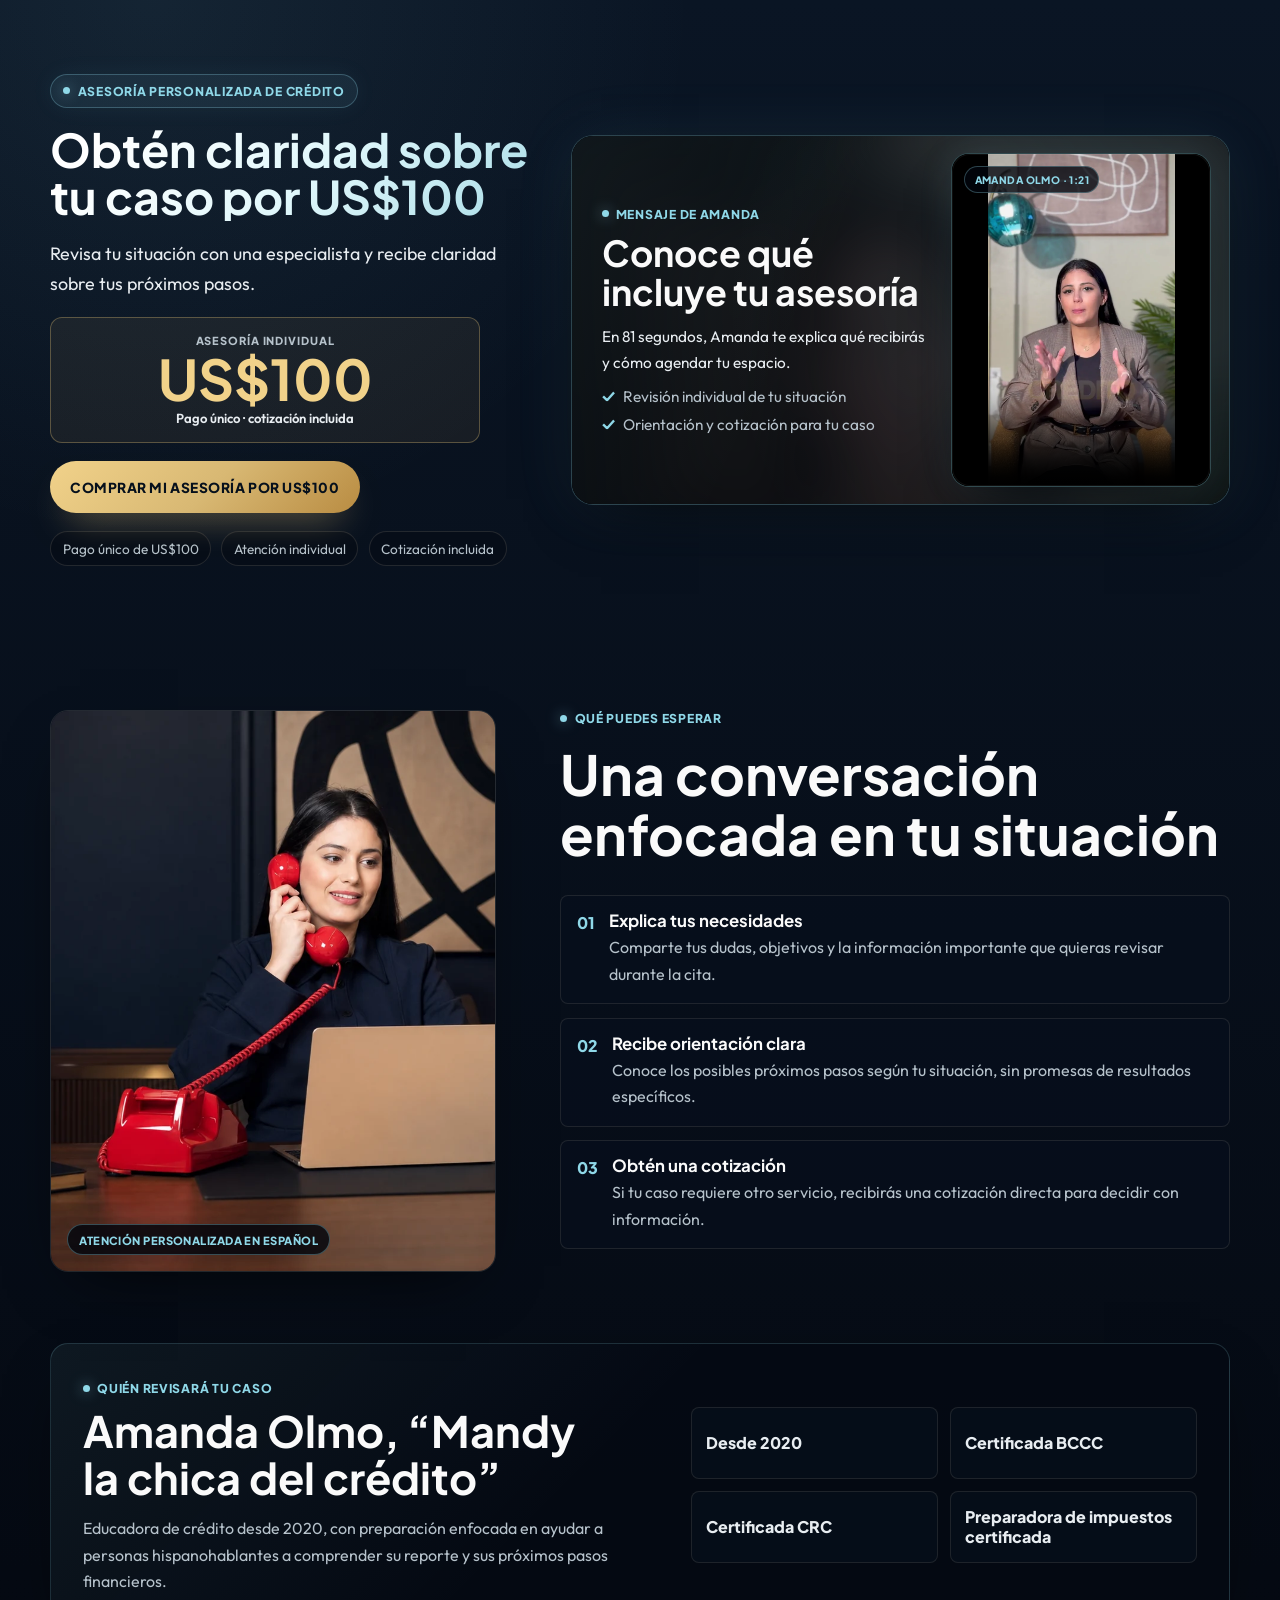
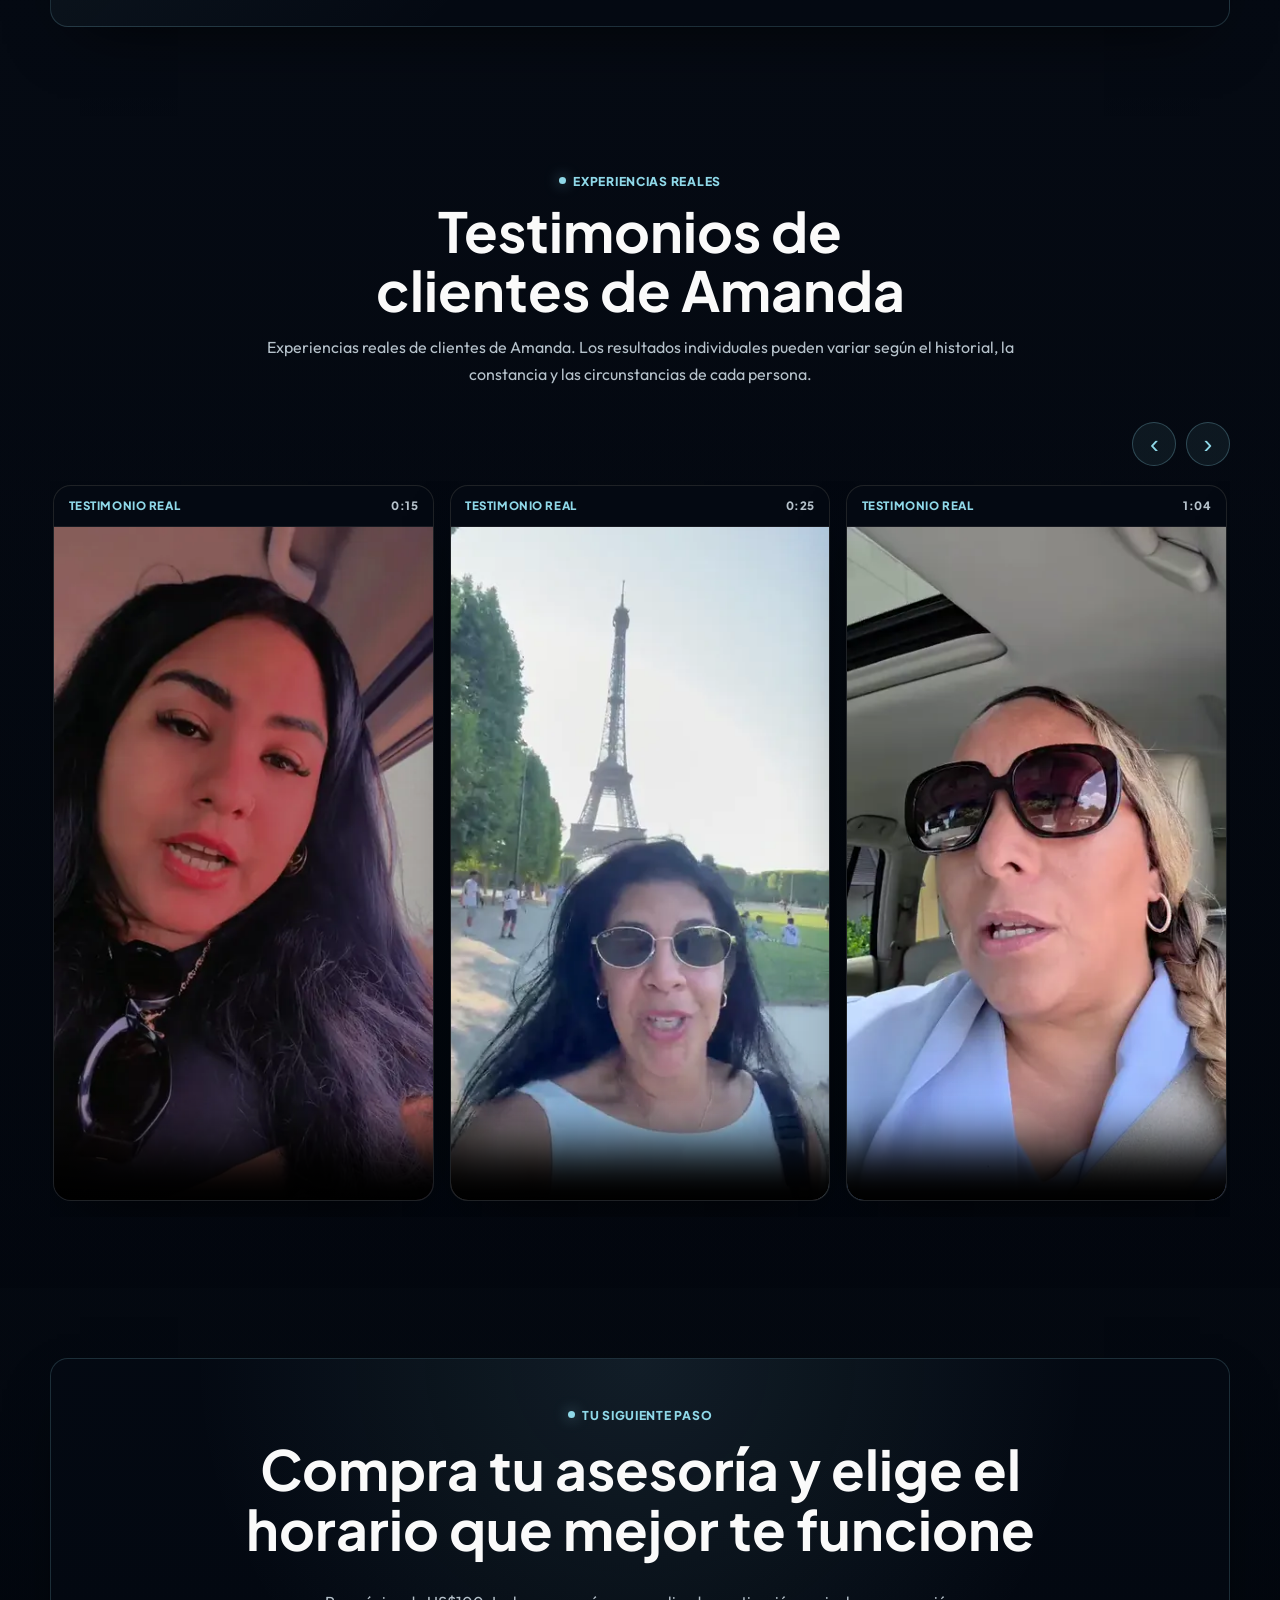
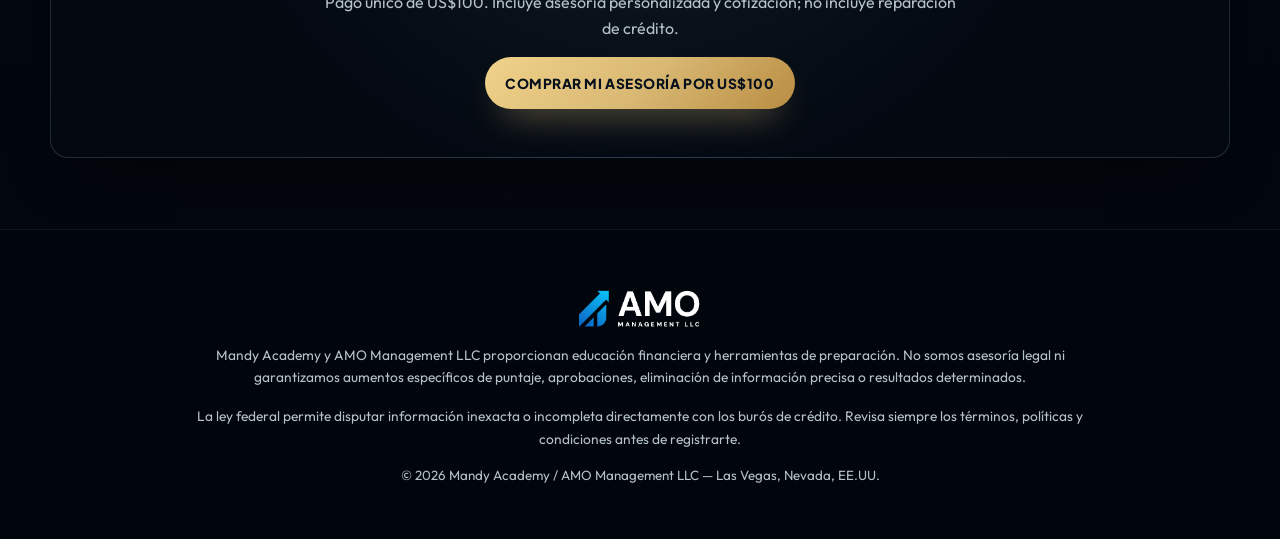
==== commit 5acdc442: "Actualiza estilos, evaluación, ofertas y scripts" ====
--- a/evaluacion.html
+++ b/evaluacion.html
@@ -3,11 +3,11 @@
 <head>
   <meta charset="UTF-8">
   <meta name="viewport" content="width=device-width, initial-scale=1.0">
-  <title>Asesoría personalizada de crédito por $100 | Amanda Olmo</title>
-  <meta name="description" content="Mira el video de Amanda Olmo y compra una asesoría personalizada de crédito por $100, con orientación individual y una cotización para tu caso.">
+  <title>Asesoría personalizada de crédito por US$100 | Amanda Olmo</title>
+  <meta name="description" content="Compra una asesoría personalizada de crédito por US$100, con orientación individual y una cotización para tu caso.">
   <meta name="robots" content="index, follow">
-  <meta property="og:title" content="Asesoría personalizada de crédito por $100 | Amanda Olmo">
-  <meta property="og:description" content="Conoce qué incluye la asesoría personalizada, compra tu cita y recibe claridad sobre los próximos pasos para tu caso.">
+  <meta property="og:title" content="Asesoría personalizada de crédito por US$100 | Amanda Olmo">
+  <meta property="og:description" content="Conoce qué incluye la asesoría personalizada y agenda una sesión individual con Amanda.">
   <meta property="og:type" content="website">
   <meta property="og:image" content="/assets/consulta-100-poster.webp">
   <link rel="canonical" href="/evaluacion">
@@ -16,17 +16,32 @@
   <link rel="preconnect" href="https://fonts.googleapis.com">
   <link rel="preconnect" href="https://fonts.gstatic.com" crossorigin>
   <link href="https://fonts.googleapis.com/css2?family=Plus+Jakarta+Sans:wght@500;600;700;800&family=Outfit:wght@400;500;600;700&display=swap" rel="stylesheet">
-  <link rel="stylesheet" href="/css/styles.css?v=advisory-first-2">
+  <link rel="stylesheet" href="/css/styles.css?v=academy-offer-2">
 </head>
 <body class="evaluation-page">
   <main id="top">
-    <section class="hero-section evaluation-hero-section" aria-labelledby="hero-title">
+    <section class="hero-section evaluation-hero-section" aria-labelledby="hero-title" data-sticky-threshold>
       <div class="hero-bg" aria-hidden="true"></div>
       <div class="container hero-grid">
         <div class="hero-copy">
           <span class="eyebrow">Asesoría personalizada de crédito</span>
-          <h1 id="hero-title">Obtén claridad sobre tu caso por $100</h1>
-          <p class="hero-lede">Mira el video de Amanda y, si esta asesoría es para ti, completa tu compra para elegir tu cita.</p>
+          <h1 id="hero-title">Obtén claridad sobre tu caso por US$100</h1>
+          <p class="hero-lede">Revisa tu situación con una especialista y recibe claridad sobre tus próximos pasos.</p>
+
+          <div class="hero-regular-price" aria-label="Precio US$100, pago único">
+            <span>Asesoría individual</span>
+            <strong>US$100</strong>
+            <small>Pago único · cotización incluida</small>
+          </div>
+
+          <div class="hero-actions">
+            <button class="btn btn-primary is-priority-action" type="button" data-checkout-plan="evaluacion">Comprar mi asesoría por US$100</button>
+          </div>
+          <ul class="trust-list" aria-label="Puntos importantes de la asesoría">
+            <li>Pago único de US$100</li>
+            <li>Atención individual</li>
+            <li>Cotización incluida</li>
+          </ul>
 
           <div class="hero-media evaluation-hero-media">
             <div class="hero-media-stage">
@@ -35,7 +50,7 @@
                 <div class="vsl-context">
                   <span class="section-tag">Mensaje de Amanda</span>
                   <h2>Conoce qué incluye tu asesoría</h2>
-                  <p>En 81 segundos, Amanda te explica qué recibirás y cuál será el siguiente paso después de comprar.</p>
+                  <p>En 81 segundos, Amanda te explica qué recibirás y cómo agendar tu espacio.</p>
                   <ul>
                     <li>Revisión individual de tu situación</li>
                     <li>Orientación y cotización para tu caso</li>
@@ -43,7 +58,7 @@
                 </div>
                 <div class="vsl-player" data-vsl-player>
                   <span class="vsl-badge">Amanda Olmo · 1:21</span>
-                  <video controls playsinline preload="metadata" poster="/assets/consulta-100-poster.webp" data-vsl-video aria-label="Amanda explica la asesoría personalizada de crédito de 100 dólares">
+                  <video controls playsinline preload="metadata" poster="/assets/consulta-100-poster.webp" data-vsl-video aria-label="Amanda explica la asesoría personalizada de crédito">
                     <source src="/assets/consulta-100.mp4" type="video/mp4">
                     Tu navegador no puede reproducir este video.
                   </video>
@@ -52,32 +67,6 @@
             </div>
           </div>
 
-          <div class="hero-actions">
-            <button class="btn btn-primary is-priority-action" type="button" data-checkout-plan="evaluacion">Comprar mi asesoría por $100</button>
-          </div>
-          <ul class="trust-list" aria-label="Puntos importantes de la asesoría">
-            <li>Oferta de la masterclass: sin costo</li>
-            <li>Pago único de $100</li>
-            <li>Atención individual</li>
-            <li>Cotización incluida</li>
-          </ul>
-        </div>
-      </div>
-    </section>
-
-    <section class="offers-section" id="paquetes" aria-labelledby="offers-title">
-      <div class="container">
-        <div class="section-heading">
-          <span class="section-tag">Claridad para tu caso</span>
-          <h2 id="offers-title">Una asesoría individual antes de decidir tu próximo paso</h2>
-          <p>Revisaremos tu situación crediticia, responderemos tus preguntas y prepararemos una cotización directa según lo que encontremos.</p>
-        </div>
-
-        <div class="offer-grid" id="offer-grid" data-offer-ids="evaluacion" aria-live="polite"></div>
-
-        <div class="checkout-note" role="note">
-          <strong>El pago cubre la asesoría y la cotización.</strong>
-          No incluye un servicio de reparación de crédito ni garantiza aumentos de score, aprobaciones o resultados específicos.
         </div>
       </div>
     </section>
@@ -178,8 +167,8 @@
       <div class="container final-cta-card">
         <span class="section-tag">Tu siguiente paso</span>
         <h2 id="final-cta-title">Compra tu asesoría y elige el horario que mejor te funcione</h2>
-        <p>Pago único de $100. Incluye asesoría personalizada y cotización; no incluye reparación de crédito.</p>
-        <button class="btn btn-primary is-priority-action" type="button" data-checkout-plan="evaluacion">Comprar mi asesoría por $100</button>
+        <p>Pago único de US$100. Incluye asesoría personalizada y cotización; no incluye reparación de crédito.</p>
+        <button class="btn btn-primary is-priority-action" type="button" data-checkout-plan="evaluacion">Comprar mi asesoría por US$100</button>
       </div>
     </section>
   </main>
@@ -188,16 +177,17 @@
     <div class="container footer-grid">
       <img src="/assets/logo.png" alt="Mandy Academy" width="120" height="42">
       <p>Mandy Academy y AMO Management LLC proporcionan educación financiera y herramientas de preparación. No somos asesoría legal ni garantizamos aumentos específicos de puntaje, aprobaciones, eliminación de información precisa o resultados determinados.</p>
-      <p>La ley federal permite disputar información inexacta o incompleta directamente con los burós de crédito. Revisa siempre los términos, políticas y condiciones del checkout antes de comprar.</p>
+      <p>La ley federal permite disputar información inexacta o incompleta directamente con los burós de crédito. Revisa siempre los términos, políticas y condiciones antes de registrarte.</p>
       <small>© 2026 Mandy Academy / AMO Management LLC — Las Vegas, Nevada, EE.UU.</small>
     </div>
   </footer>
 
   <div class="toast" id="checkout-toast" role="status" aria-live="polite" hidden></div>
+
   <nav class="sticky-cta" aria-label="Comprar asesoría personalizada">
-    <button class="btn btn-primary is-priority-action" type="button" data-checkout-plan="evaluacion">Comprar asesoría · $100</button>
+    <button class="btn btn-primary is-priority-action" type="button" data-checkout-plan="evaluacion">Comprar asesoría · US$100</button>
   </nav>
 
-  <script src="/js/app.js?v=advisory-first-2"></script>
+  <script src="/js/app.js?v=academy-offer-2"></script>
 </body>
 </html>
--- a/css/styles.css
+++ b/css/styles.css
@@ -17,6 +17,7 @@
   --font-body: "Outfit", "Plus Jakarta Sans", sans-serif;
   --shadow: 0 24px 64px -30px rgba(0, 0, 0, 0.86);
   --radius: 8px;
+  --radius-md: 12px;
   --radius-lg: 18px;
 }
 
@@ -117,46 +118,6 @@
     radial-gradient(circle at 22% 20%, rgba(46, 110, 145, 0.28), transparent 30rem),
     radial-gradient(circle at 84% 22%, rgba(143, 216, 232, 0.12), transparent 28rem),
     radial-gradient(circle at 55% 80%, rgba(143, 216, 232, 0.12), transparent 34rem);
-}
-
-.offers-hero-section {
-  min-height: auto;
-  padding: clamp(2.4rem, 6vw, 5rem) 0 clamp(1.4rem, 3vw, 2.25rem);
-}
-
-.offers-hero-layout {
-  display: grid;
-  gap: 1.1rem;
-  justify-items: center;
-}
-
-.offers-hero-intro {
-  display: grid;
-  justify-items: center;
-  gap: 0.85rem;
-  width: min(100%, 900px);
-  text-align: center;
-}
-
-.offers-hero-intro h1 {
-  max-width: 18ch;
-  font-size: clamp(2.7rem, 5.4vw, 5.25rem);
-  line-height: 0.98;
-  text-wrap: balance;
-}
-
-.offers-hero-intro p {
-  max-width: 62ch;
-  color: var(--soft);
-  font-size: clamp(1rem, 1.6vw, 1.18rem);
-}
-
-.offers-hero-trust {
-  justify-content: center;
-}
-
-.offers-hero-section + .offers-section {
-  padding-top: clamp(1.2rem, 3vw, 2rem);
 }
 
 .hero-grid {
@@ -592,6 +553,23 @@
   will-change: scale, box-shadow;
 }
 
+.is-academy-action {
+  border-color: rgba(143, 216, 232, 0.62);
+  background: linear-gradient(135deg, rgba(143, 216, 232, 0.2), rgba(46, 110, 145, 0.22));
+  box-shadow: 0 14px 34px -18px rgba(143, 216, 232, 0.7);
+  animation: academy-cta-pulse 2.3s ease-in-out infinite;
+}
+
+@keyframes academy-cta-pulse {
+  0%,
+  100% {
+    box-shadow: 0 14px 34px -18px rgba(143, 216, 232, 0.65), 0 0 0 0 rgba(143, 216, 232, 0.22);
+  }
+  50% {
+    box-shadow: 0 18px 42px -14px rgba(143, 216, 232, 0.8), 0 0 0 10px rgba(143, 216, 232, 0);
+  }
+}
+
 @keyframes cta-pulse {
   0%,
   100% {
@@ -645,6 +623,36 @@
 .final-cta-card h2 {
   font-size: clamp(2rem, 4.6vw, 3.45rem);
   margin-bottom: 0.9rem;
+}
+
+.offers-primary-section {
+  position: relative;
+  isolation: isolate;
+  overflow: hidden;
+  padding-top: clamp(1.5rem, 4vw, 3rem);
+}
+
+.offers-primary-heading {
+  display: grid;
+  justify-items: center;
+  gap: 0.7rem;
+  margin-bottom: clamp(1.4rem, 3vw, 2rem);
+}
+
+.offers-primary-heading h1 {
+  max-width: 17ch;
+  font-size: clamp(2.35rem, 5.2vw, 4.5rem);
+  line-height: 1;
+  background: linear-gradient(135deg, #fff 15%, #dff7fb 72%, #a9dce7 100%);
+  -webkit-background-clip: text;
+  background-clip: text;
+  color: transparent;
+}
+
+.offers-primary-heading p {
+  max-width: 64ch;
+  color: var(--soft);
+  font-size: clamp(1rem, 1.7vw, 1.16rem);
 }
 
 .offer-grid {
@@ -757,29 +765,121 @@
   color: var(--soft);
 }
 
-.offer-promo {
-  display: grid;
-  gap: 0.45rem;
+.offer-price-stack,
+.hero-offer-price {
+  display: grid;
+  justify-items: center;
+  gap: 0.18rem;
   padding: 1rem;
-  border: 1px solid rgba(216, 184, 115, 0.42);
+  border: 1px solid rgba(216, 184, 115, 0.34);
   border-radius: var(--radius-md);
-  background: linear-gradient(135deg, rgba(216, 184, 115, 0.18), rgba(143, 216, 232, 0.08));
-}
-
-.offer-promo strong {
+  background:
+    radial-gradient(circle at 50% 0%, rgba(216, 184, 115, 0.14), transparent 70%),
+    rgba(216, 184, 115, 0.06);
+  text-align: center;
+}
+
+.offer-price-stack > span,
+.hero-offer-price > span {
+  color: var(--muted);
+  font-family: var(--font-headings);
+  font-size: 0.69rem;
+  font-weight: 800;
+  letter-spacing: 0.08em;
+  text-transform: uppercase;
+}
+
+.offer-price-stack del,
+.hero-offer-price del {
+  position: relative;
+  color: var(--soft);
+  font-family: var(--font-headings);
+  font-size: clamp(1.2rem, 2.5vw, 1.55rem);
+  font-weight: 800;
+  text-decoration-color: var(--gold-bright);
+  text-decoration-thickness: 3px;
+}
+
+.offer-price-stack strong,
+.hero-offer-price strong {
   color: var(--gold-bright);
   font-family: var(--font-headings);
-  font-size: 0.95rem;
-}
-
-.offer-promo p {
-  color: var(--text);
-  line-height: 1.45;
-}
-
-.offer-promo small {
+  font-size: clamp(2.25rem, 5vw, 3.45rem);
+  line-height: 1;
+  text-transform: uppercase;
+  text-shadow: 0 0 30px rgba(216, 184, 115, 0.25);
+}
+
+.offer-price-stack strong small,
+.hero-offer-price strong small {
+  font-size: 0.42em;
+}
+
+.offer-price-stack p,
+.hero-offer-price p {
+  color: var(--soft);
+  font-size: 0.86rem;
+  font-weight: 600;
+  line-height: 1.4;
+}
+
+.offer-price-stack.is-academy-promo {
+  border-color: rgba(143, 216, 232, 0.38);
+  background:
+    radial-gradient(circle at 50% 0%, rgba(143, 216, 232, 0.16), transparent 70%),
+    rgba(143, 216, 232, 0.06);
+}
+
+.offer-price-stack.is-academy-promo strong {
+  max-width: 12ch;
+  color: #c8f5ff;
+  font-size: clamp(2rem, 4.5vw, 3.15rem);
+  text-shadow: 0 0 30px rgba(143, 216, 232, 0.24);
+}
+
+.offer-after-price {
+  color: var(--soft);
+  font-family: var(--font-headings);
+  font-size: 0.92rem;
+  font-weight: 700;
+}
+
+.hero-offer-price {
+  width: min(100%, 430px);
+}
+
+.hero-regular-price {
+  display: grid;
+  justify-items: center;
+  gap: 0.22rem;
+  width: min(100%, 430px);
+  padding: 1rem;
+  border: 1px solid rgba(216, 184, 115, 0.34);
+  border-radius: var(--radius-md);
+  background: rgba(216, 184, 115, 0.07);
+  text-align: center;
+}
+
+.hero-regular-price > span {
   color: var(--muted);
-  line-height: 1.4;
+  font-family: var(--font-headings);
+  font-size: 0.69rem;
+  font-weight: 800;
+  letter-spacing: 0.08em;
+  text-transform: uppercase;
+}
+
+.hero-regular-price strong {
+  color: var(--gold-bright);
+  font-family: var(--font-headings);
+  font-size: clamp(2.35rem, 5vw, 3.5rem);
+  line-height: 1;
+}
+
+.hero-regular-price small {
+  color: var(--soft);
+  font-size: 0.82rem;
+  font-weight: 600;
 }
 
 .offer-features {
@@ -806,6 +906,23 @@
 .offer-card .btn {
   width: 100%;
   margin-top: auto;
+}
+
+.offer-detail-link {
+  align-self: center;
+  border: 0;
+  border-bottom: 1px solid rgba(143, 216, 232, 0.42);
+  background: transparent;
+  color: var(--cyan);
+  cursor: pointer;
+  font: 700 0.82rem var(--font-headings);
+  padding: 0.15rem 0;
+  transition: color 0.2s ease, border-color 0.2s ease;
+}
+
+.offer-detail-link:hover {
+  border-color: var(--cyan);
+  color: #dffaff;
 }
 
 @keyframes featured-card-arrival {
@@ -1186,6 +1303,93 @@
   padding-inline: 1.1rem;
 }
 
+.social-proof-toast {
+  position: fixed;
+  left: 1rem;
+  bottom: 1rem;
+  z-index: 42;
+  display: grid;
+  grid-template-columns: auto minmax(0, 1fr) auto;
+  gap: 0.8rem;
+  align-items: center;
+  width: min(420px, calc(100vw - 2rem));
+  padding: 0.85rem;
+  border: 1px solid rgba(143, 216, 232, 0.3);
+  border-radius: 16px;
+  background: rgba(248, 250, 252, 0.97);
+  box-shadow: 0 24px 65px -22px rgba(0, 0, 0, 0.85);
+  color: #0b1624;
+  opacity: 0;
+  transform: translateY(18px);
+  transition: opacity 0.3s ease, transform 0.3s ease;
+}
+
+.social-proof-toast.is-visible {
+  opacity: 1;
+  transform: translateY(0);
+}
+
+.social-proof-icon {
+  display: grid;
+  width: 42px;
+  height: 42px;
+  place-items: center;
+  border-radius: 50%;
+  background: linear-gradient(135deg, #173c62, #0a2138);
+  color: #fff;
+  font-family: var(--font-headings);
+  font-size: 1.15rem;
+  font-weight: 800;
+}
+
+.social-proof-icon[data-tone="academy"] {
+  background: linear-gradient(135deg, #1d6d85, #0a3345);
+}
+
+.social-proof-icon[data-tone="advisory"] {
+  background: linear-gradient(135deg, #d8b873, #8f6528);
+  color: #07111d;
+}
+
+.social-proof-icon[data-tone="action"] {
+  background: linear-gradient(135deg, #315a85, #132d4a);
+}
+
+.social-proof-copy {
+  display: grid;
+  gap: 0.12rem;
+  min-width: 0;
+}
+
+.social-proof-copy strong {
+  font-family: var(--font-headings);
+  font-size: 0.88rem;
+}
+
+.social-proof-copy p {
+  color: #243449;
+  font-size: 0.82rem;
+  line-height: 1.35;
+}
+
+.social-proof-copy small {
+  color: #6f7b88;
+  font-size: 0.7rem;
+}
+
+.social-proof-toast > button {
+  align-self: start;
+  width: 30px;
+  height: 30px;
+  border: 0;
+  border-radius: 50%;
+  background: rgba(11, 22, 36, 0.08);
+  color: #253447;
+  cursor: pointer;
+  font-size: 1.35rem;
+  line-height: 1;
+}
+
 .thankyou-page {
   min-height: 100svh;
   background: var(--bg-darker);
@@ -1350,6 +1554,8 @@
 }
 
 .btn:focus-visible,
+.offer-detail-link:focus-visible,
+.social-proof-toast > button:focus-visible,
 .media-switch-button:focus-visible,
 .hero-banner-arrow:focus-visible,
 .hero-banner-dots button:focus-visible,
@@ -1376,6 +1582,7 @@
       "eyebrow media"
       "title media"
       "lede media"
+      "price media"
       "actions media"
       "trust media";
     column-gap: clamp(2rem, 3.2vw, 3.4rem);
@@ -1409,6 +1616,16 @@
     margin-top: 0;
   }
 
+  .hero-copy > .hero-offer-price {
+    grid-area: price;
+    justify-self: start;
+  }
+
+  .hero-copy > .hero-regular-price {
+    grid-area: price;
+    justify-self: start;
+  }
+
   .hero-copy > .hero-media .media-video-panel {
     grid-template-columns: minmax(0, 1fr) minmax(220px, 260px);
     gap: 1.25rem;
@@ -1526,38 +1743,47 @@
     text-wrap: balance;
   }
 
-  .offers-hero-section {
-    padding: 1rem 0 2.25rem;
-  }
-
-  .offers-hero-layout {
-    gap: 0.75rem;
-  }
-
-  .offers-hero-intro {
-    gap: 0.58rem;
-  }
-
-  .offers-hero-intro .eyebrow {
-    padding: 0.34rem 0.56rem;
-    font-size: 0.58rem;
-  }
-
-  .offers-hero-intro h1 {
-    max-width: 13ch;
-    font-size: clamp(2rem, 9.6vw, 2.65rem);
-    line-height: 1;
-  }
-
-  .offers-hero-intro p {
-    font-size: 0.88rem;
-    line-height: 1.3;
-  }
-
   .hero-lede {
     max-width: 34ch;
     font-size: 0.84rem;
     line-height: 1.32;
+  }
+
+  .offers-primary-section {
+    padding: 1rem 0 2.25rem;
+  }
+
+  .offers-primary-heading {
+    gap: 0.55rem;
+    margin-bottom: 1.2rem;
+  }
+
+  .offers-primary-heading .eyebrow {
+    padding: 0.34rem 0.56rem;
+    font-size: 0.58rem;
+  }
+
+  .offers-primary-heading h1 {
+    max-width: 12ch;
+    font-size: clamp(2rem, 10vw, 2.7rem);
+  }
+
+  .offers-primary-heading p {
+    max-width: 34ch;
+    font-size: 0.9rem;
+    line-height: 1.4;
+  }
+
+  .hero-offer-price {
+    padding: 0.72rem;
+  }
+
+  .hero-regular-price {
+    padding: 0.72rem;
+  }
+
+  .hero-offer-price strong {
+    font-size: clamp(2rem, 11vw, 2.75rem);
   }
 
   .hero-media {
@@ -1725,6 +1951,27 @@
     font-size: 0.86rem;
   }
 
+  .social-proof-toast {
+    right: 0.75rem;
+    bottom: calc(5.6rem + env(safe-area-inset-bottom));
+    left: 0.75rem;
+    width: auto;
+    padding: 0.72rem;
+  }
+
+  .social-proof-icon {
+    width: 36px;
+    height: 36px;
+  }
+
+  .social-proof-copy strong {
+    font-size: 0.8rem;
+  }
+
+  .social-proof-copy p {
+    font-size: 0.76rem;
+  }
+
   .site-footer {
     padding-bottom: 6rem;
   }
@@ -1789,6 +2036,7 @@
   }
 
   .is-priority-action,
+  .is-academy-action,
   .offer-card.is-featured {
     animation: none !important;
     scale: 1 !important;
@@ -1798,4 +2046,8 @@
     border-color: rgba(216, 184, 115, 0.74) !important;
     background: linear-gradient(160deg, rgba(10, 24, 42, 0.96), rgba(3, 9, 18, 0.97)) !important;
   }
-}
+
+  .social-proof-toast {
+    transform: none;
+  }
+}
